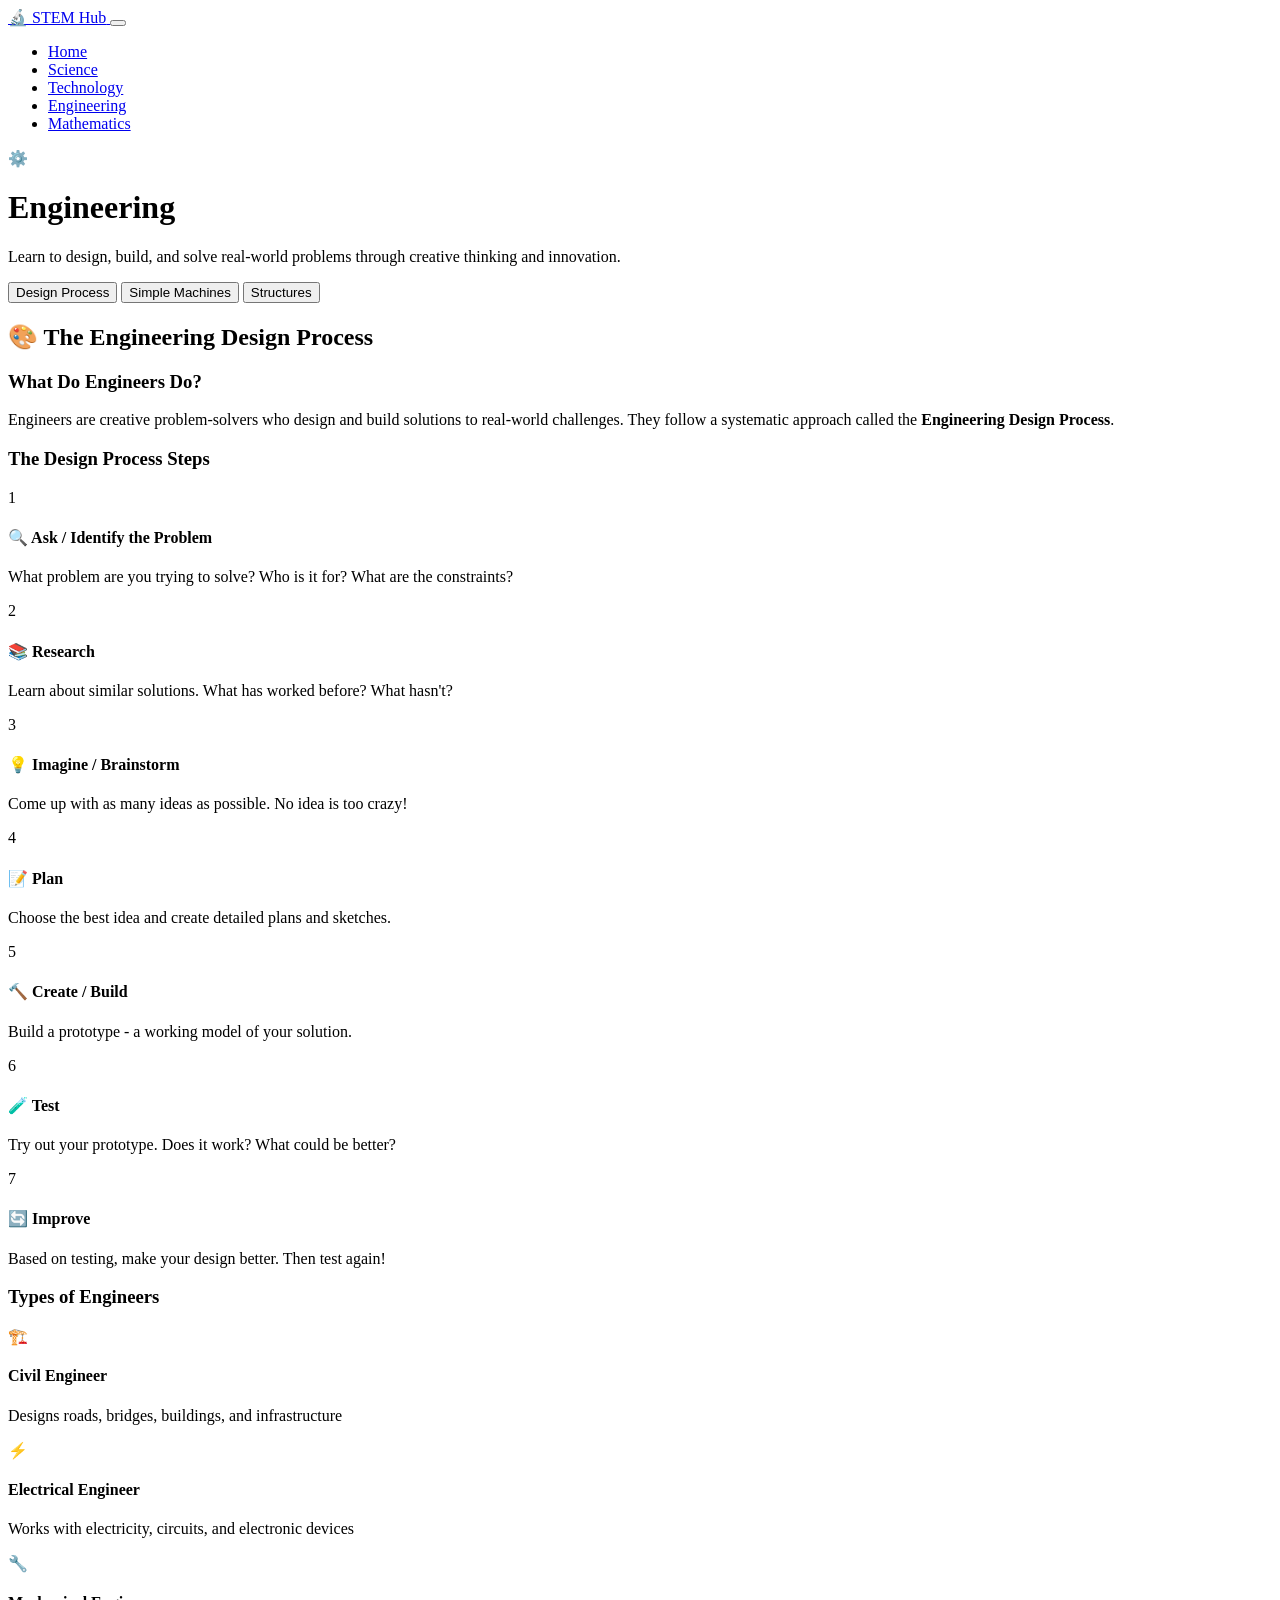
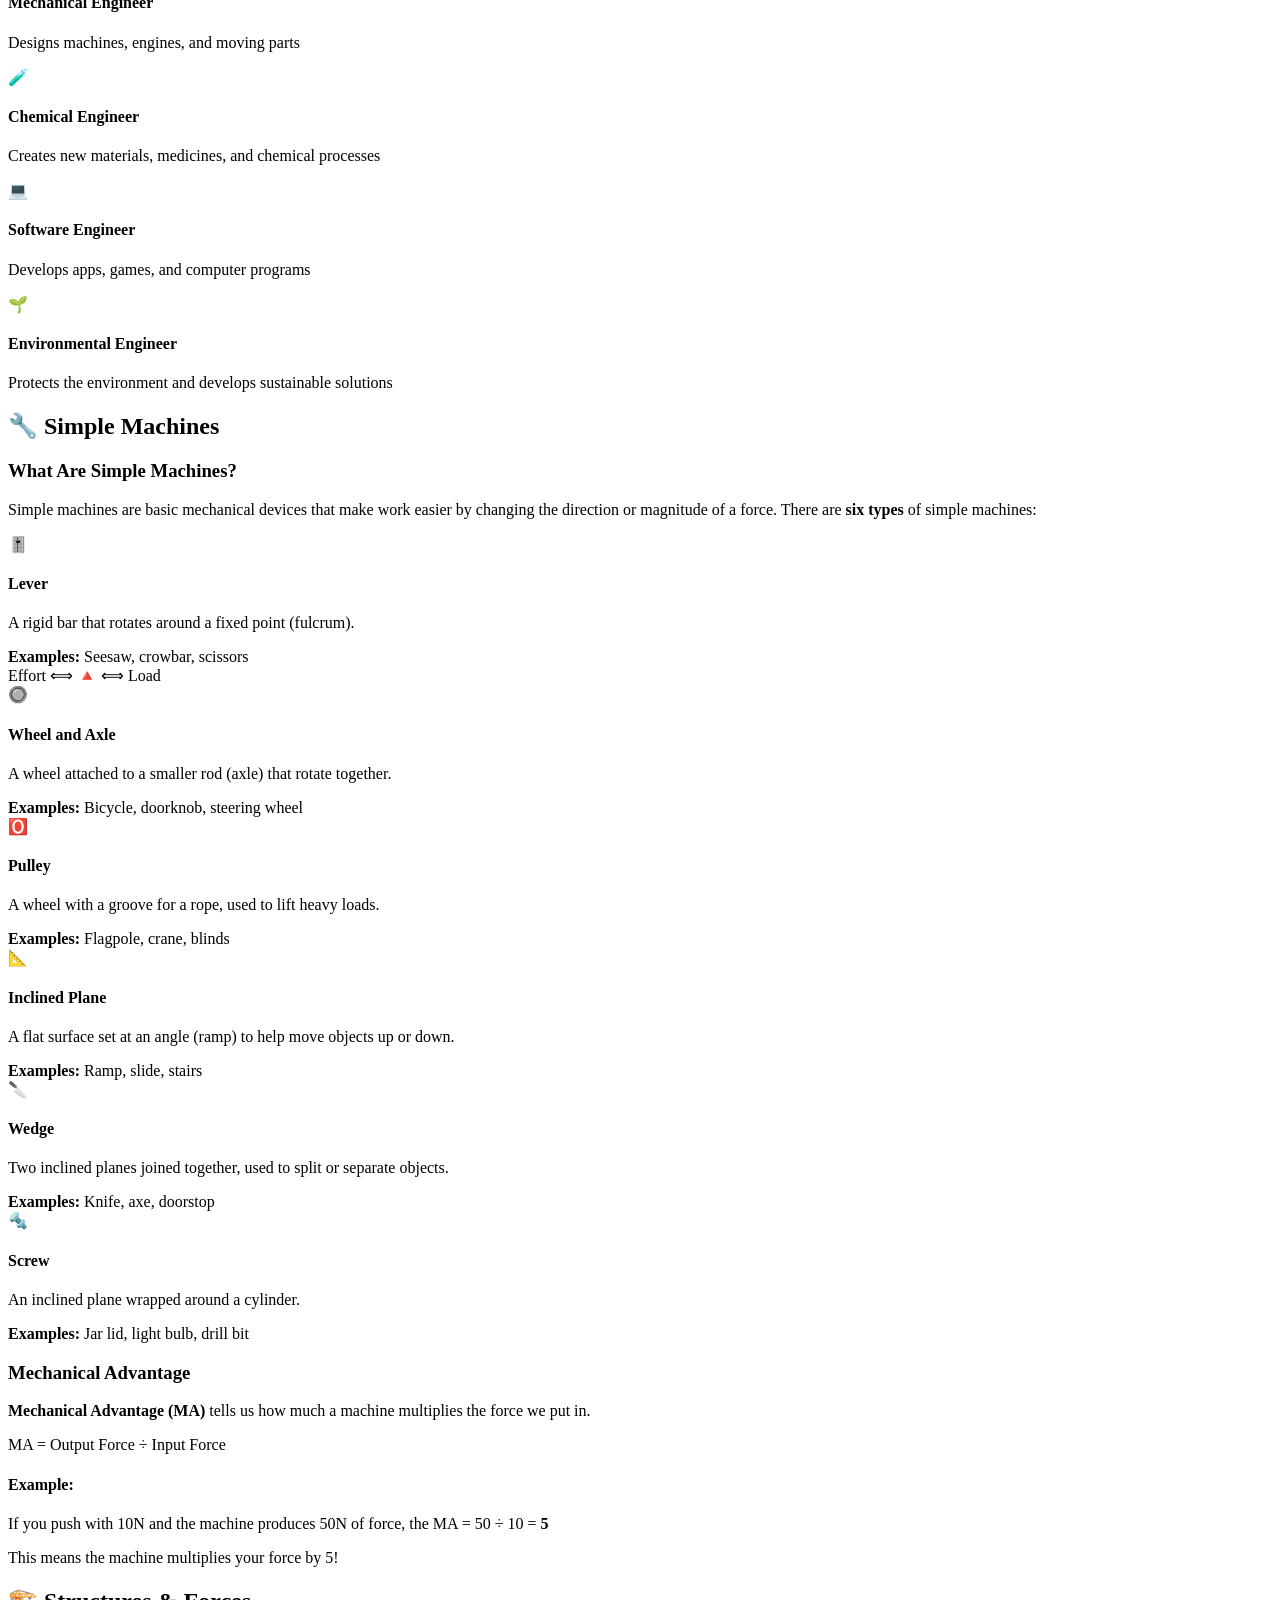
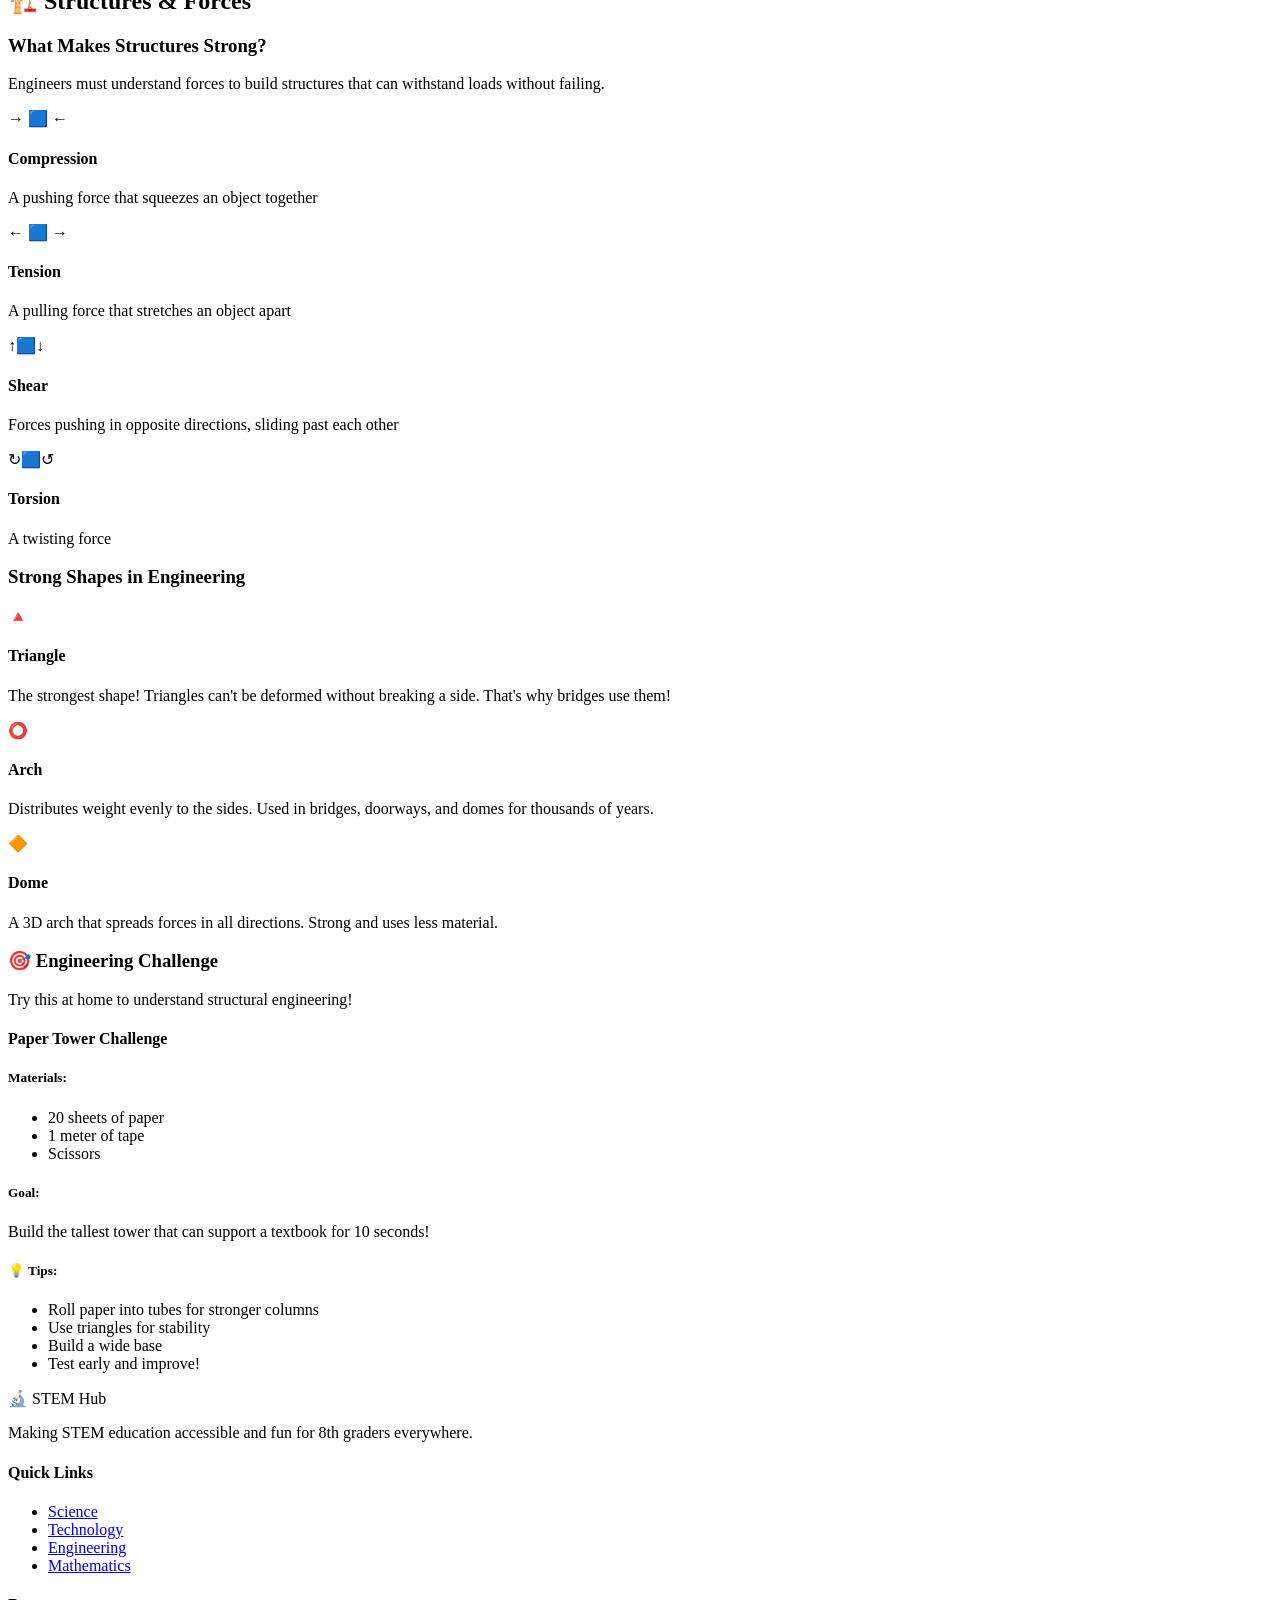
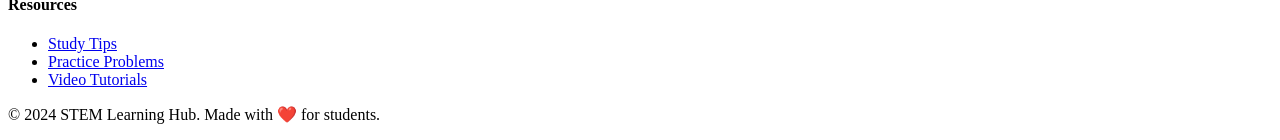
==== engineering.html @ d1b8f845 "Create engineering.html" ====
<!DOCTYPE html>
<html lang="en">
<head>
    <meta charset="UTF-8">
    <meta name="viewport" content="width=device-width, initial-scale=1.0">
    <title>Engineering | STEM Learning Hub</title>
    <link rel="stylesheet" href="css/styles.css">
    <link href="https://fonts.googleapis.com/css2?family=Inter:wght@300;400;500;600;700&display=swap" rel="stylesheet">
</head>
<body>
    <!-- Navigation -->
    <nav class="navbar">
        <div class="nav-container">
            <a href="index.html" class="logo">
                <span class="logo-icon">🔬</span>
                <span class="logo-text">STEM Hub</span>
            </a>
            <button class="nav-toggle" aria-label="Toggle navigation">
                <span></span>
                <span></span>
                <span></span>
            </button>
            <ul class="nav-menu">
                <li><a href="index.html" class="nav-link">Home</a></li>
                <li><a href="science.html" class="nav-link">Science</a></li>
                <li><a href="technology.html" class="nav-link">Technology</a></li>
                <li><a href="engineering.html" class="nav-link active">Engineering</a></li>
                <li><a href="mathematics.html" class="nav-link">Mathematics</a></li>
            </ul>
        </div>
    </nav>

    <!-- Page Header -->
    <header class="page-header engineering-header">
        <div class="container">
            <div class="page-header-content">
                <span class="page-icon">⚙️</span>
                <h1>Engineering</h1>
                <p>Learn to design, build, and solve real-world problems through creative thinking and innovation.</p>
            </div>
        </div>
    </header>

    <!-- Main Content -->
    <main class="main-content">
        <div class="container">
            <!-- Topic Navigation -->
            <div class="topic-nav">
                <button class="topic-btn active" data-topic="design">Design Process</button>
                <button class="topic-btn" data-topic="machines">Simple Machines</button>
                <button class="topic-btn" data-topic="structures">Structures</button>
            </div>

            <!-- Design Process Section -->
            <section id="design" class="topic-section active">
                <h2 class="topic-title">🎨 The Engineering Design Process</h2>
                
                <div class="lesson-card">
                    <h3>What Do Engineers Do?</h3>
                    <p>Engineers are creative problem-solvers who design and build solutions to real-world challenges. They follow a systematic approach called the <strong>Engineering Design Process</strong>.</p>
                </div>

                <div class="lesson-card">
                    <h3>The Design Process Steps</h3>
                    
                    <div class="design-process">
                        <div class="design-step">
                            <div class="step-circle">1</div>
                            <div class="step-content">
                                <h4>🔍 Ask / Identify the Problem</h4>
                                <p>What problem are you trying to solve? Who is it for? What are the constraints?</p>
                            </div>
                        </div>
                        <div class="design-step">
                            <div class="step-circle">2</div>
                            <div class="step-content">
                                <h4>📚 Research</h4>
                                <p>Learn about similar solutions. What has worked before? What hasn't?</p>
                            </div>
                        </div>
                        <div class="design-step">
                            <div class="step-circle">3</div>
                            <div class="step-content">
                                <h4>💡 Imagine / Brainstorm</h4>
                                <p>Come up with as many ideas as possible. No idea is too crazy!</p>
                            </div>
                        </div>
                        <div class="design-step">
                            <div class="step-circle">4</div>
                            <div class="step-content">
                                <h4>📝 Plan</h4>
                                <p>Choose the best idea and create detailed plans and sketches.</p>
                            </div>
                        </div>
                        <div class="design-step">
                            <div class="step-circle">5</div>
                            <div class="step-content">
                                <h4>🔨 Create / Build</h4>
                                <p>Build a prototype - a working model of your solution.</p>
                            </div>
                        </div>
                        <div class="design-step">
                            <div class="step-circle">6</div>
                            <div class="step-content">
                                <h4>🧪 Test</h4>
                                <p>Try out your prototype. Does it work? What could be better?</p>
                            </div>
                        </div>
                        <div class="design-step">
                            <div class="step-circle">7</div>
                            <div class="step-content">
                                <h4>🔄 Improve</h4>
                                <p>Based on testing, make your design better. Then test again!</p>
                            </div>
                        </div>
                    </div>
                </div>

                <div class="lesson-card">
                    <h3>Types of Engineers</h3>
                    
                    <div class="engineer-types">
                        <div class="engineer-card">
                            <div class="engineer-icon">🏗️</div>
                            <h4>Civil Engineer</h4>
                            <p>Designs roads, bridges, buildings, and infrastructure</p>
                        </div>
                        <div class="engineer-card">
                            <div class="engineer-icon">⚡</div>
                            <h4>Electrical Engineer</h4>
                            <p>Works with electricity, circuits, and electronic devices</p>
                        </div>
                        <div class="engineer-card">
                            <div class="engineer-icon">🔧</div>
                            <h4>Mechanical Engineer</h4>
                            <p>Designs machines, engines, and moving parts</p>
                        </div>
                        <div class="engineer-card">
                            <div class="engineer-icon">🧪</div>
                            <h4>Chemical Engineer</h4>
                            <p>Creates new materials, medicines, and chemical processes</p>
                        </div>
                        <div class="engineer-card">
                            <div class="engineer-icon">💻</div>
                            <h4>Software Engineer</h4>
                            <p>Develops apps, games, and computer programs</p>
                        </div>
                        <div class="engineer-card">
                            <div class="engineer-icon">🌱</div>
                            <h4>Environmental Engineer</h4>
                            <p>Protects the environment and develops sustainable solutions</p>
                        </div>
                    </div>
                </div>
            </section>

            <!-- Simple Machines Section -->
            <section id="machines" class="topic-section">
                <h2 class="topic-title">🔧 Simple Machines</h2>
                
                <div class="lesson-card">
                    <h3>What Are Simple Machines?</h3>
                    <p>Simple machines are basic mechanical devices that make work easier by changing the direction or magnitude of a force. There are <strong>six types</strong> of simple machines:</p>
                </div>

                <div class="machines-grid">
                    <div class="machine-card">
                        <div class="machine-icon">🎚️</div>
                        <h4>Lever</h4>
                        <p>A rigid bar that rotates around a fixed point (fulcrum).</p>
                        <div class="machine-example">
                            <strong>Examples:</strong> Seesaw, crowbar, scissors
                        </div>
                        <div class="machine-diagram">
                            <span>Effort</span> ⟺ 🔺 ⟺ <span>Load</span>
                        </div>
                    </div>

                    <div class="machine-card">
                        <div class="machine-icon">🔘</div>
                        <h4>Wheel and Axle</h4>
                        <p>A wheel attached to a smaller rod (axle) that rotate together.</p>
                        <div class="machine-example">
                            <strong>Examples:</strong> Bicycle, doorknob, steering wheel
                        </div>
                    </div>

                    <div class="machine-card">
                        <div class="machine-icon">🅾️</div>
                        <h4>Pulley</h4>
                        <p>A wheel with a groove for a rope, used to lift heavy loads.</p>
                        <div class="machine-example">
                            <strong>Examples:</strong> Flagpole, crane, blinds
                        </div>
                    </div>

                    <div class="machine-card">
                        <div class="machine-icon">📐</div>
                        <h4>Inclined Plane</h4>
                        <p>A flat surface set at an angle (ramp) to help move objects up or down.</p>
                        <div class="machine-example">
                            <strong>Examples:</strong> Ramp, slide, stairs
                        </div>
                    </div>

                    <div class="machine-card">
                        <div class="machine-icon">🔪</div>
                        <h4>Wedge</h4>
                        <p>Two inclined planes joined together, used to split or separate objects.</p>
                        <div class="machine-example">
                            <strong>Examples:</strong> Knife, axe, doorstop
                        </div>
                    </div>

                    <div class="machine-card">
                        <div class="machine-icon">🔩</div>
                        <h4>Screw</h4>
                        <p>An inclined plane wrapped around a cylinder.</p>
                        <div class="machine-example">
                            <strong>Examples:</strong> Jar lid, light bulb, drill bit
                        </div>
                    </div>
                </div>

                <div class="lesson-card">
                    <h3>Mechanical Advantage</h3>
                    <p><strong>Mechanical Advantage (MA)</strong> tells us how much a machine multiplies the force we put in.</p>
                    
                    <div class="formula-box">
                        <span class="formula">MA = Output Force ÷ Input Force</span>
                    </div>
                    
                    <div class="example-box">
                        <h4>Example:</h4>
                        <p>If you push with 10N and the machine produces 50N of force, the MA = 50 ÷ 10 = <strong>5</strong></p>
                        <p>This means the machine multiplies your force by 5!</p>
                    </div>
                </div>
            </section>

            <!-- Structures Section -->
            <section id="structures" class="topic-section">
                <h2 class="topic-title">🏗️ Structures & Forces</h2>
                
                <div class="lesson-card">
                    <h3>What Makes Structures Strong?</h3>
                    <p>Engineers must understand forces to build structures that can withstand loads without failing.</p>
                    
                    <div class="forces-grid">
                        <div class="force-card">
                            <div class="force-visual compression">→ 🟦 ←</div>
                            <h4>Compression</h4>
                            <p>A pushing force that squeezes an object together</p>
                        </div>
                        <div class="force-card">
                            <div class="force-visual tension">← 🟦 →</div>
                            <h4>Tension</h4>
                            <p>A pulling force that stretches an object apart</p>
                        </div>
                        <div class="force-card">
                            <div class="force-visual shear">↑🟦↓</div>
                            <h4>Shear</h4>
                            <p>Forces pushing in opposite directions, sliding past each other</p>
                        </div>
                        <div class="force-card">
                            <div class="force-visual torsion">↻🟦↺</div>
                            <h4>Torsion</h4>
                            <p>A twisting force</p>
                        </div>
                    </div>
                </div>

                <div class="lesson-card">
                    <h3>Strong Shapes in Engineering</h3>
                    
                    <div class="shapes-showcase">
                        <div class="shape-card">
                            <div class="shape-icon">🔺</div>
                            <h4>Triangle</h4>
                            <p>The strongest shape! Triangles can't be deformed without breaking a side. That's why bridges use them!</p>
                        </div>
                        <div class="shape-card">
                            <div class="shape-icon">⭕</div>
                            <h4>Arch</h4>
                            <p>Distributes weight evenly to the sides. Used in bridges, doorways, and domes for thousands of years.</p>
                        </div>
                        <div class="shape-card">
                            <div class="shape-icon">🔶</div>
                            <h4>Dome</h4>
                            <p>A 3D arch that spreads forces in all directions. Strong and uses less material.</p>
                        </div>
                    </div>
                </div>

                <div class="lesson-card project-card">
                    <h3>🎯 Engineering Challenge</h3>
                    <p>Try this at home to understand structural engineering!</p>
                    
                    <div class="challenge-content">
                        <h4>Paper Tower Challenge</h4>
                        <div class="challenge-details">
                            <div class="challenge-materials">
                                <h5>Materials:</h5>
                                <ul>
                                    <li>20 sheets of paper</li>
                                    <li>1 meter of tape</li>
                                    <li>Scissors</li>
                                </ul>
                            </div>
                            <div class="challenge-goal">
                                <h5>Goal:</h5>
                                <p>Build the tallest tower that can support a textbook for 10 seconds!</p>
                            </div>
                        </div>
                        <div class="challenge-tips">
                            <h5>💡 Tips:</h5>
                            <ul>
                                <li>Roll paper into tubes for stronger columns</li>
                                <li>Use triangles for stability</li>
                                <li>Build a wide base</li>
                                <li>Test early and improve!</li>
                            </ul>
                        </div>
                    </div>
                </div>
            </section>
        </div>
    </main>

    <!-- Footer -->
    <footer class="footer">
        <div class="container">
            <div class="footer-content">
                <div class="footer-brand">
                    <span class="logo-icon">🔬</span>
                    <span class="logo-text">STEM Hub</span>
                    <p>Making STEM education accessible and fun for 8th graders everywhere.</p>
                </div>
                <div class="footer-links">
                    <h4>Quick Links</h4>
                    <ul>
                        <li><a href="science.html">Science</a></li>
                        <li><a href="technology.html">Technology</a></li>
                        <li><a href="engineering.html">Engineering</a></li>
                        <li><a href="mathematics.html">Mathematics</a></li>
                    </ul>
                </div>
                <div class="footer-contact">
                    <h4>Resources</h4>
                    <ul>
                        <li><a href="#">Study Tips</a></li>
                        <li><a href="#">Practice Problems</a></li>
                        <li><a href="#">Video Tutorials</a></li>
                    </ul>
                </div>
            </div>
            <div class="footer-bottom">
                <p>&copy; 2024 STEM Learning Hub. Made with ❤️ for students.</p>
            </div>
        </div>
    </footer>

    <script src="js/script.js"></script>
</body>
</html>
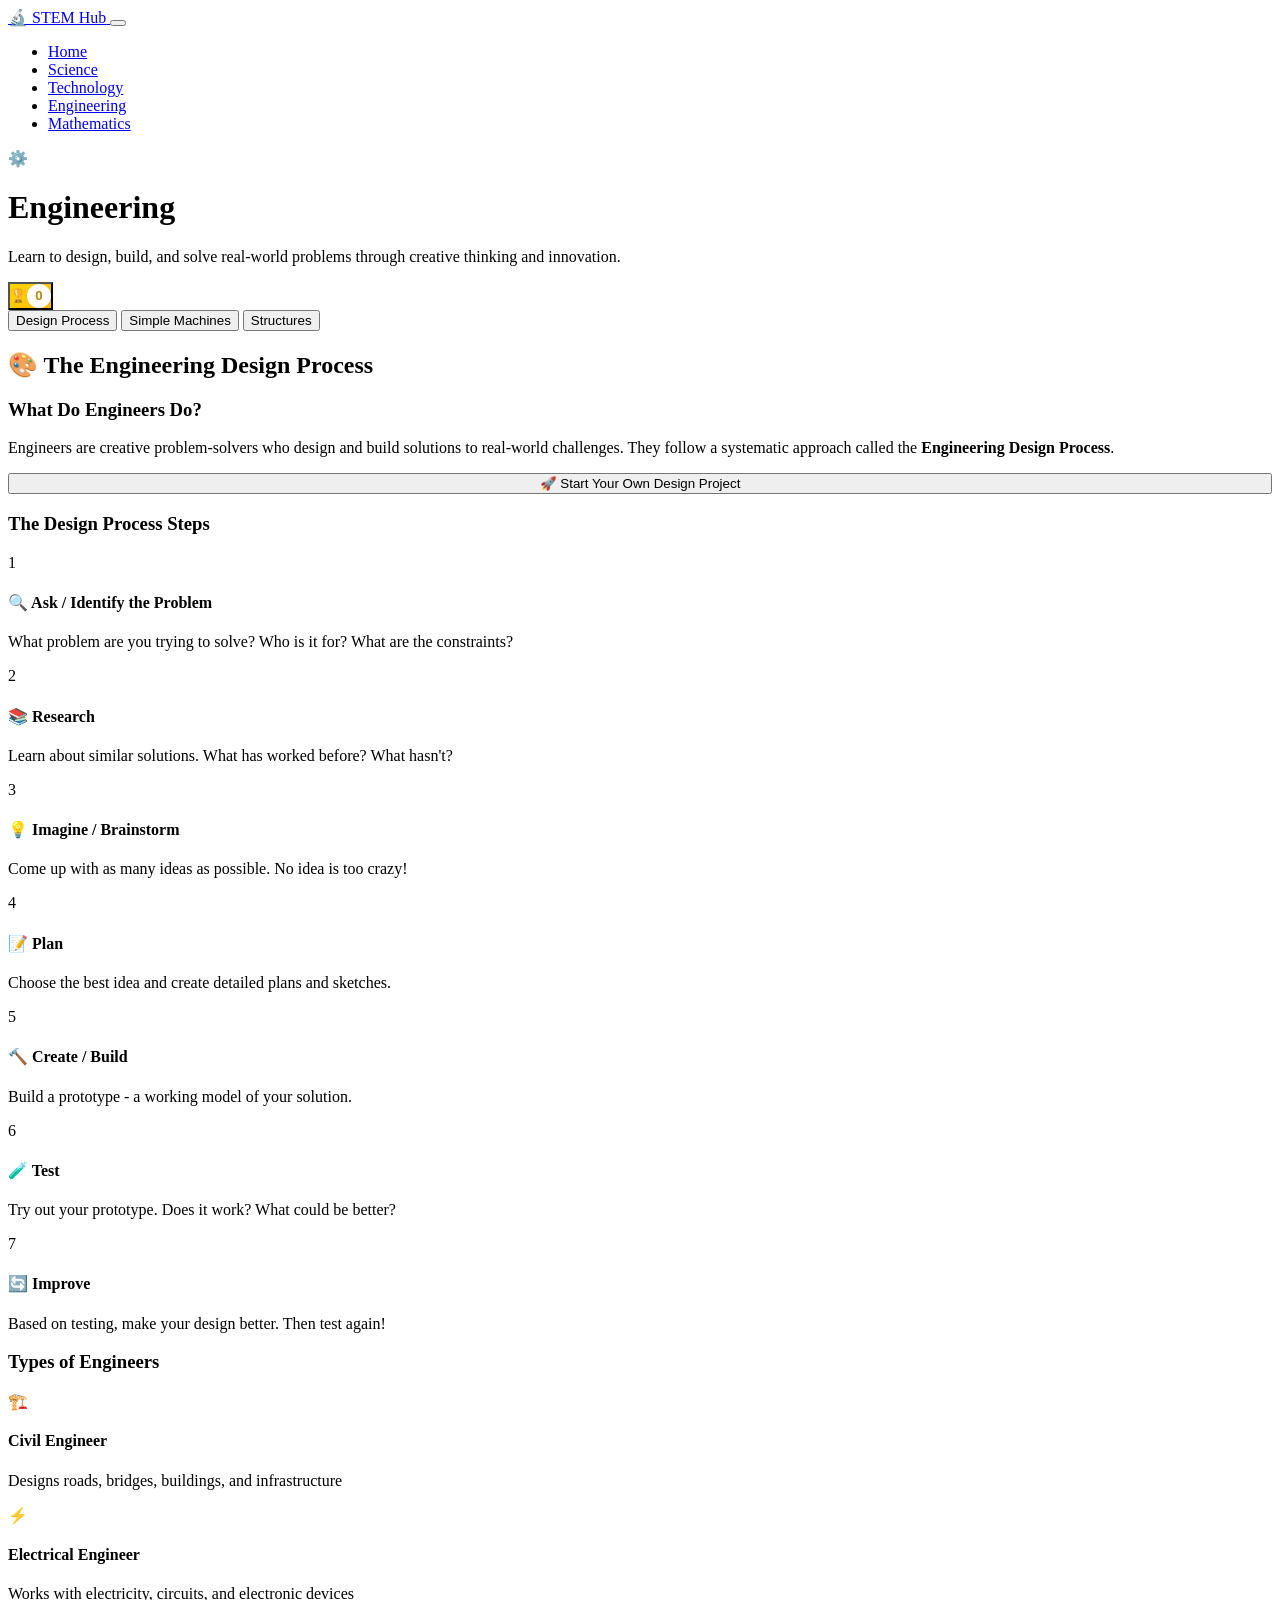
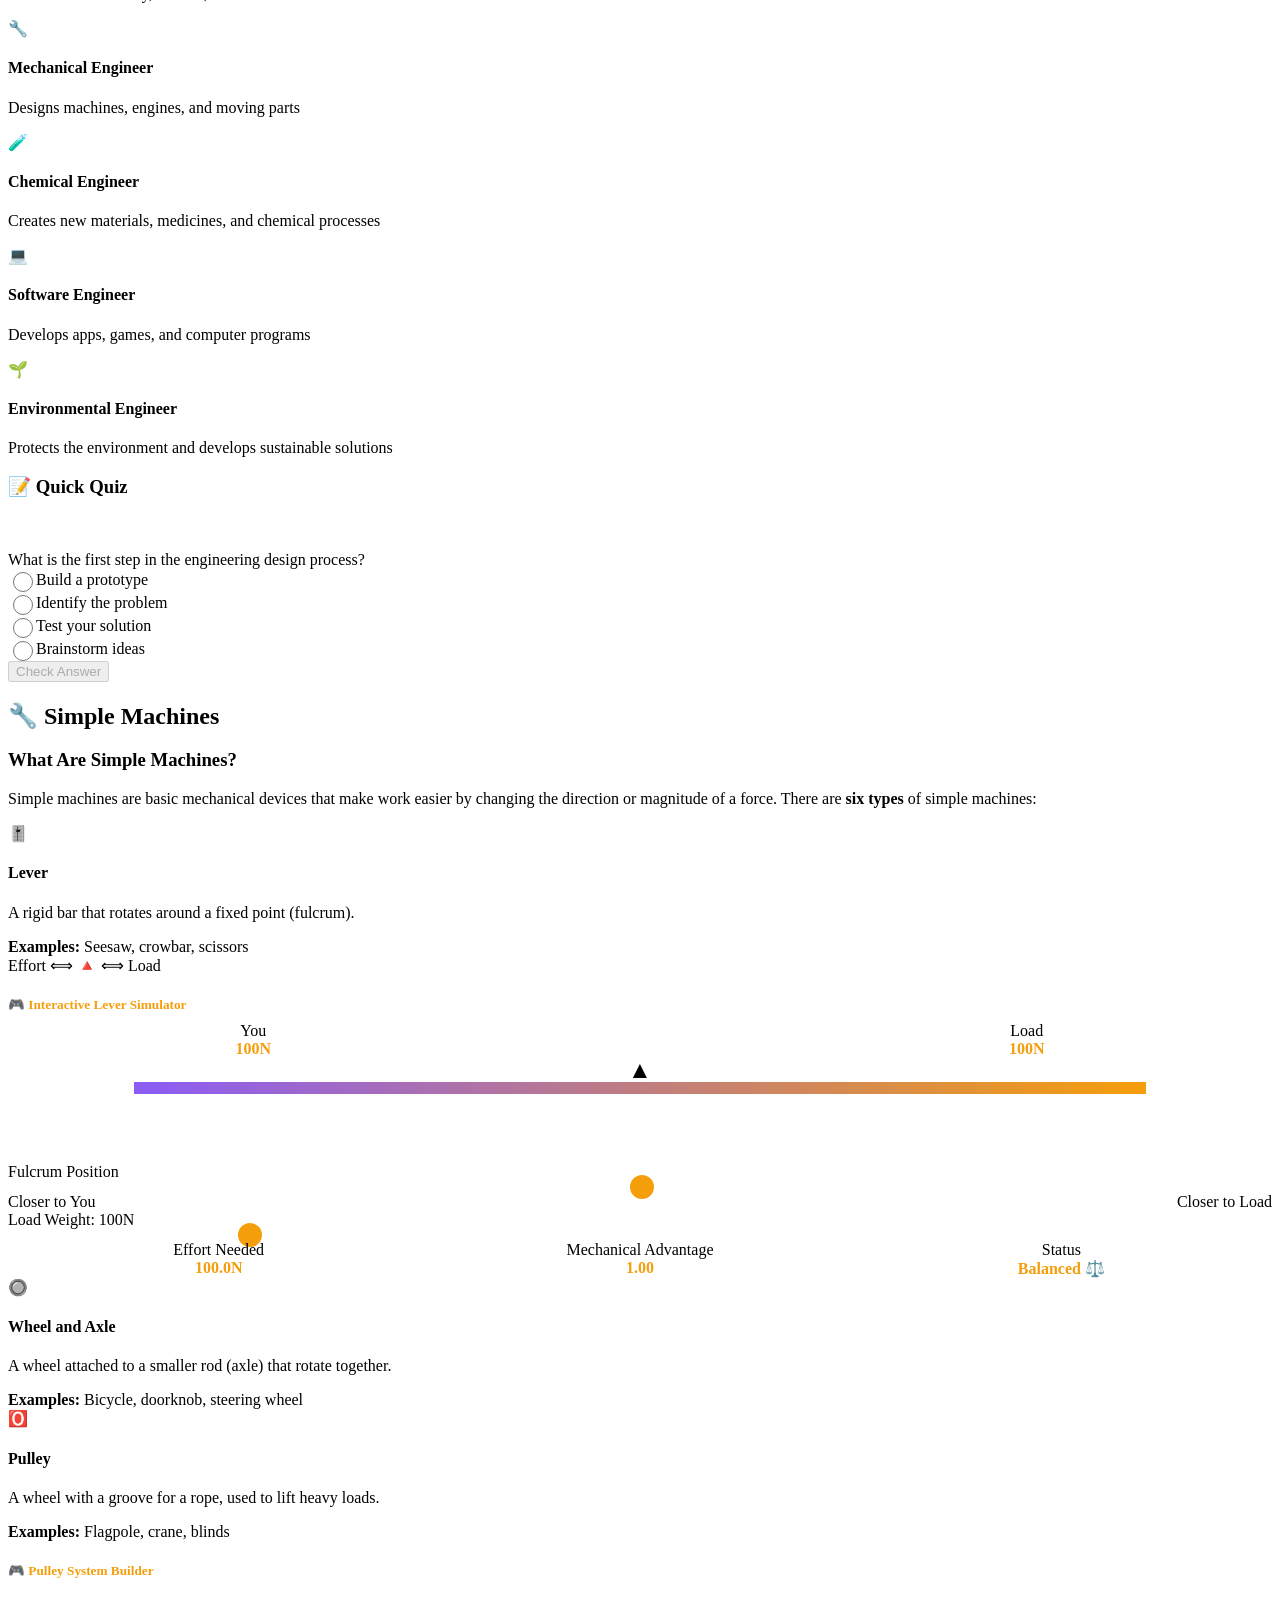
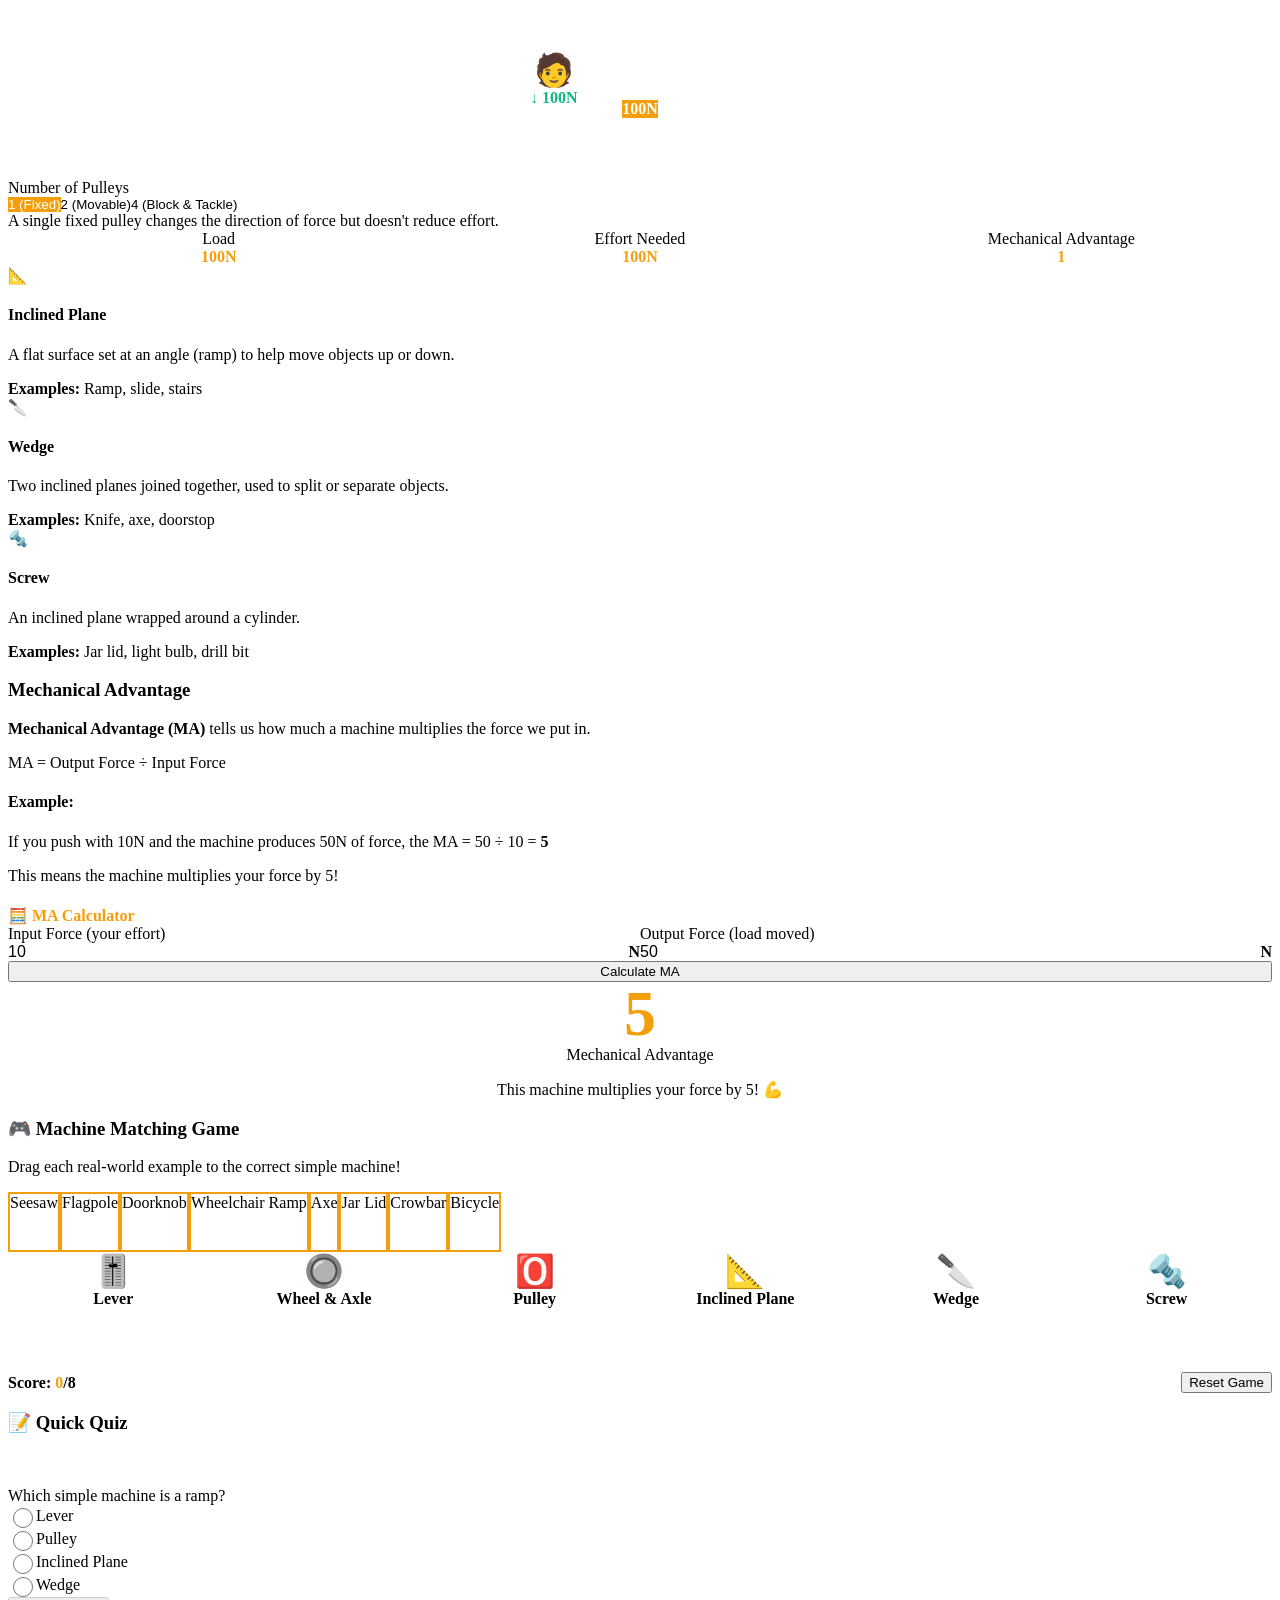
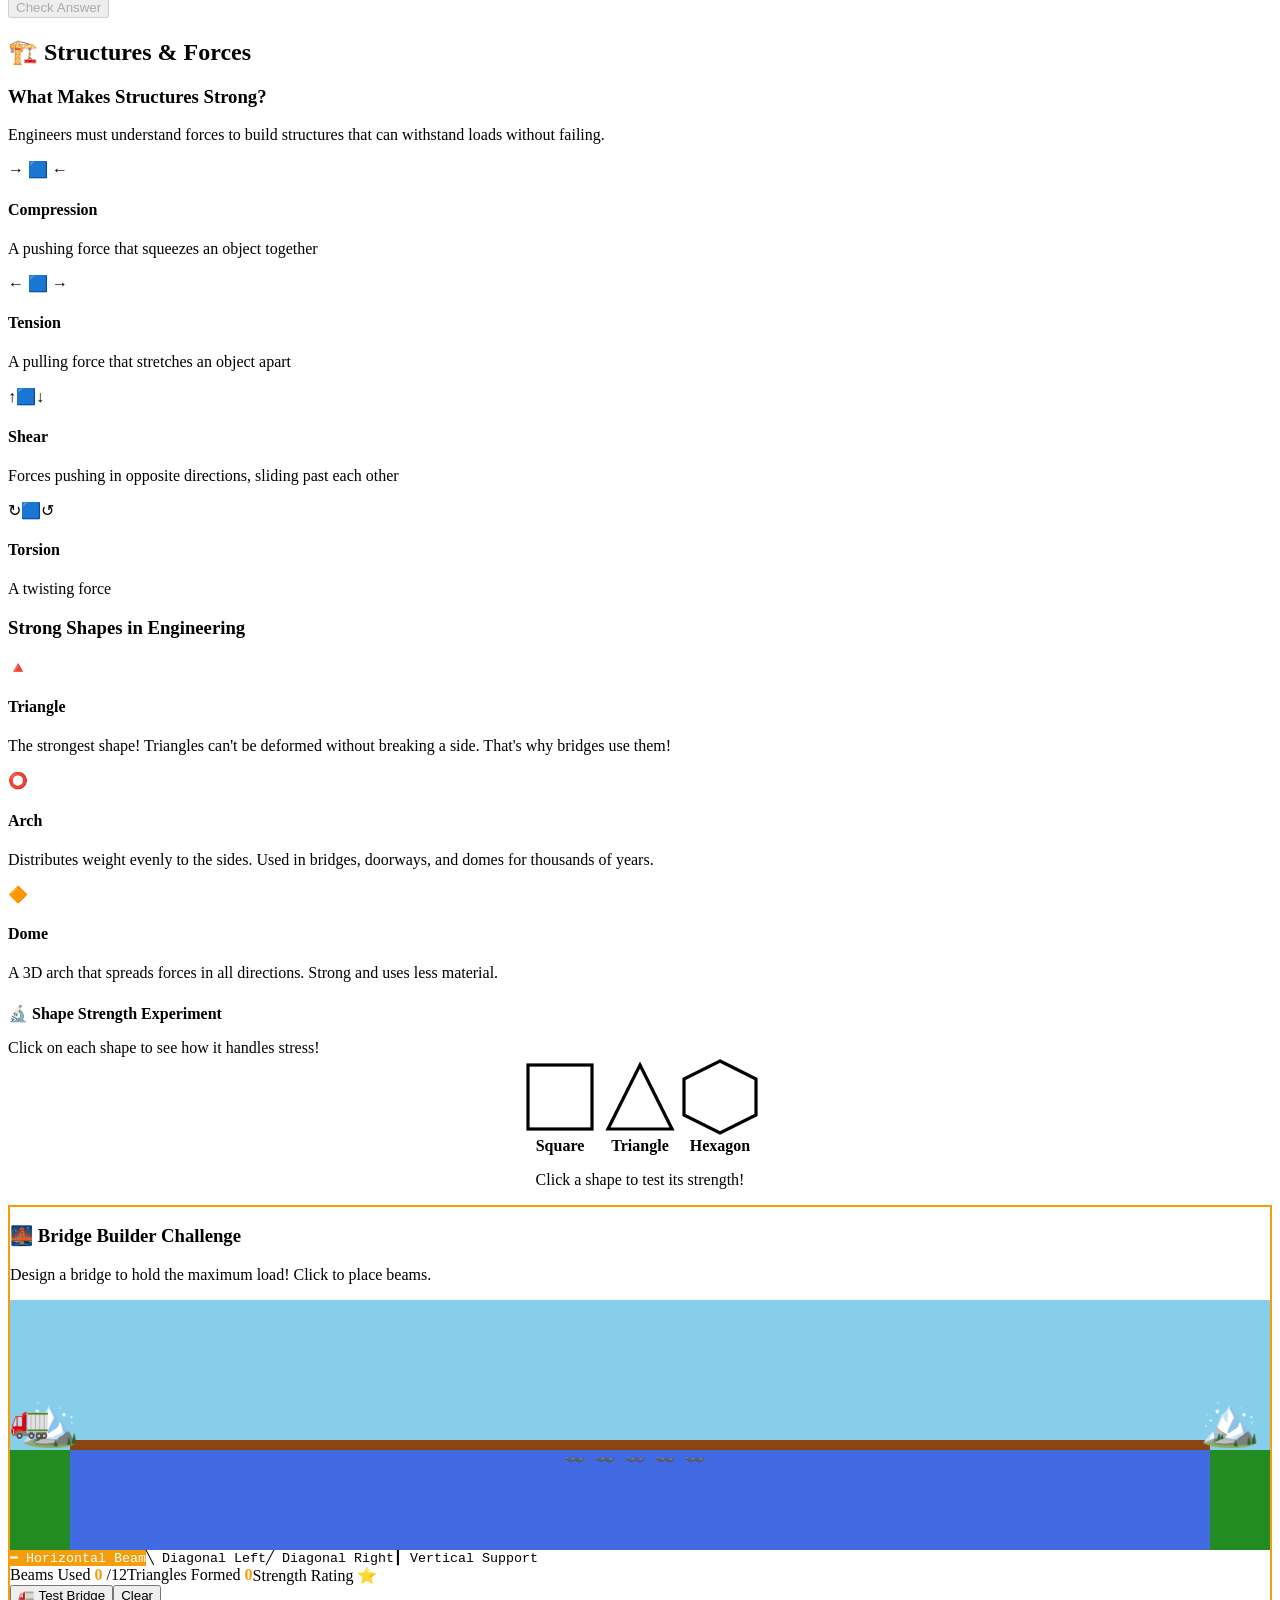
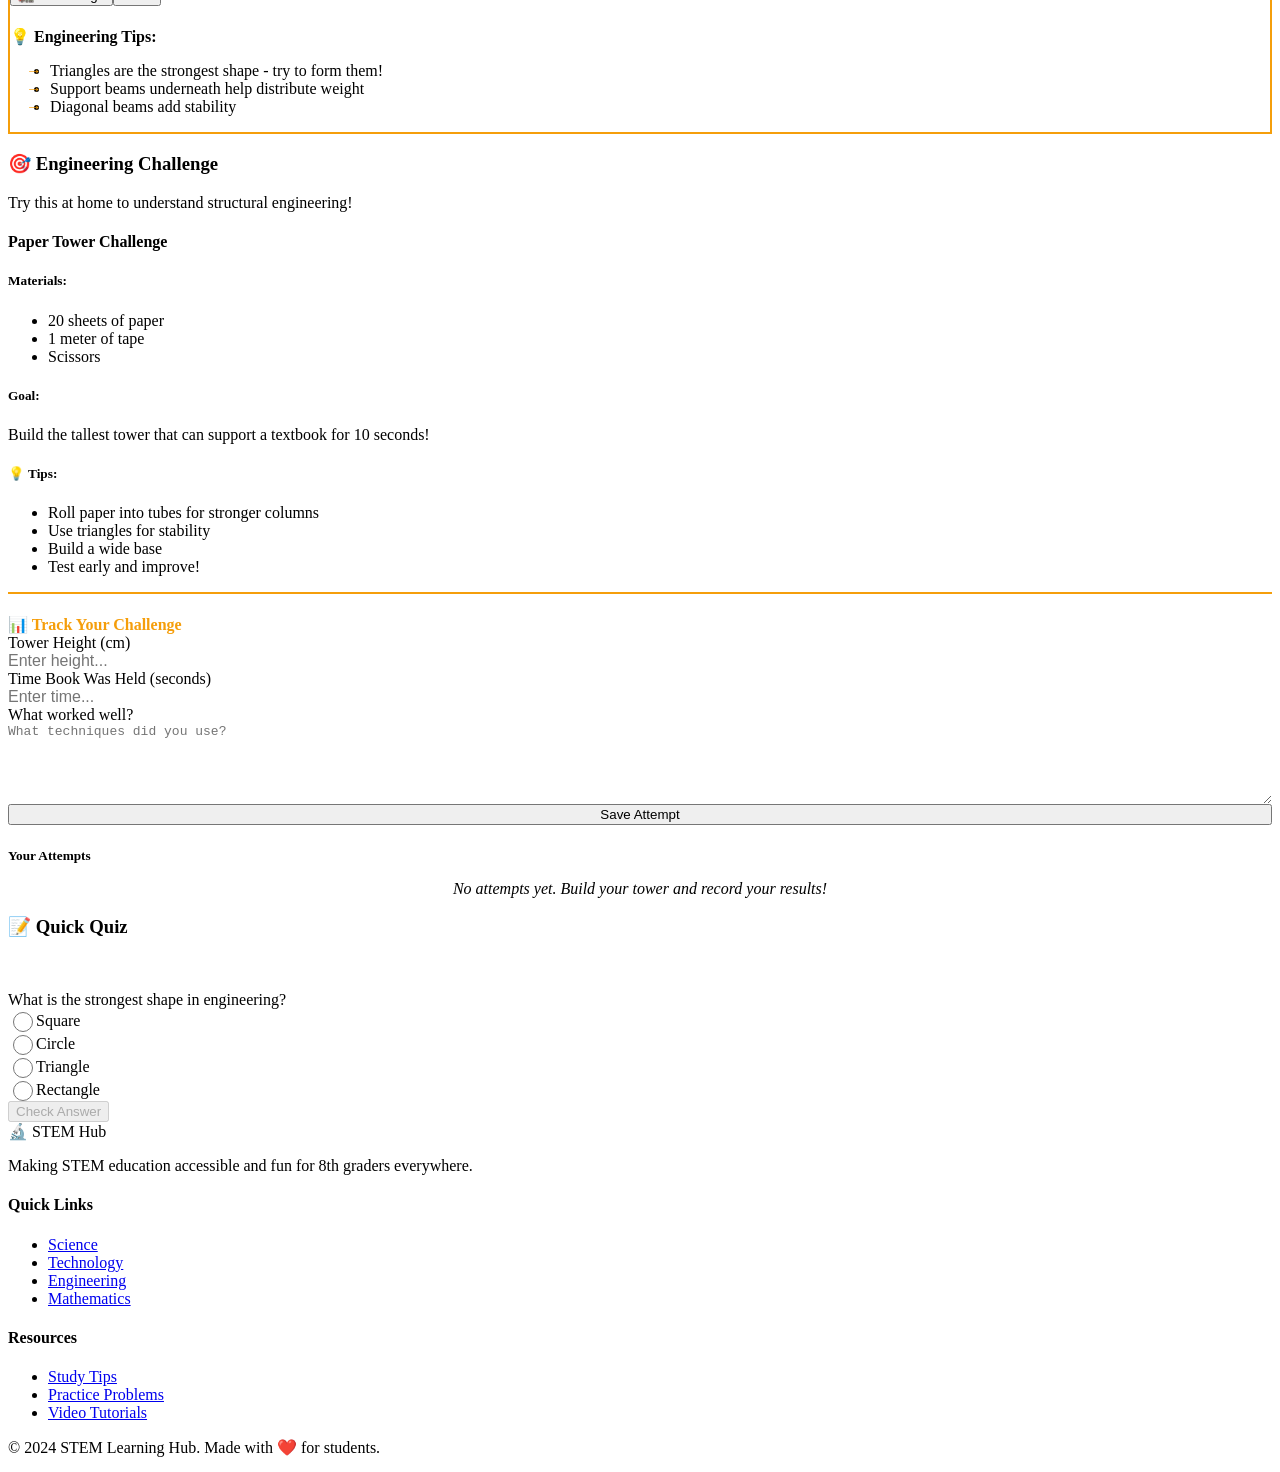
==== commit 4f91dce5: "Update engineering.html" ====
--- a/engineering.html
+++ b/engineering.html
@@ -4,7 +4,7 @@
     <meta charset="UTF-8">
     <meta name="viewport" content="width=device-width, initial-scale=1.0">
     <title>Engineering | STEM Learning Hub</title>
-    <link rel="stylesheet" href="css/styles.css">
+    <link rel="stylesheet" href="css/engineering.css">
     <link href="https://fonts.googleapis.com/css2?family=Inter:wght@300;400;500;600;700&display=swap" rel="stylesheet">
 </head>
 <body>
@@ -360,6 +360,6 @@
         </div>
     </footer>
 
-    <script src="js/script.js"></script>
+    <script src="js/engineering.js"></script>
 </body>
 </html>
--- a/css/engineering.css
+++ b/css/engineering.css
@@ -0,0 +1,1817 @@
+/**
+ * STEM Learning Hub - Engineering Page Styles
+ * Interactive and engaging design for 8th graders
+ */
+
+/* =========================================
+   Engineering Page Variables
+   ========================================= */
+:root {
+    --engineering-color: #f59e0b;
+    --engineering-light: rgba(245, 158, 11, 0.1);
+    --engineering-dark: #d97706;
+    --success-color: #10b981;
+    --error-color: #ef4444;
+    --warning-color: #f59e0b;
+}
+
+/* =========================================
+   Animations
+   ========================================= */
+@keyframes slideIn {
+    from {
+        opacity: 0;
+        transform: translateY(20px);
+    }
+    to {
+        opacity: 1;
+        transform: translateY(0);
+    }
+}
+
+@keyframes expandIn {
+    from {
+        opacity: 0;
+        max-height: 0;
+        padding: 0;
+    }
+    to {
+        opacity: 1;
+        max-height: 500px;
+        padding: var(--spacing-md);
+    }
+}
+
+@keyframes pulse {
+    0%, 100% { transform: scale(1); }
+    50% { transform: scale(1.1); }
+}
+
+@keyframes compress {
+    0%, 100% { transform: scaleX(1); }
+    50% { transform: scaleX(0.7); }
+}
+
+@keyframes stretch {
+    0%, 100% { transform: scaleX(1); }
+    50% { transform: scaleX(1.3); }
+}
+
+@keyframes shear {
+    0%, 100% { transform: skewX(0deg); }
+    50% { transform: skewX(15deg); }
+}
+
+@keyframes twist {
+    0%, 100% { transform: rotate(0deg); }
+    25% { transform: rotate(10deg); }
+    75% { transform: rotate(-10deg); }
+}
+
+@keyframes applyForce {
+    0% { transform: scale(1); }
+    50% { transform: scale(0.9) translateY(10px); }
+    100% { transform: scale(1); }
+}
+
+@keyframes bridgeFall {
+    to {
+        transform: translateY(50px) rotate(30deg);
+        opacity: 0;
+    }
+}
+
+@keyframes float {
+    0%, 100% { transform: translateY(0); }
+    50% { transform: translateY(-10px); }
+}
+
+/* =========================================
+   Design Process Interactive Steps
+   ========================================= */
+.design-step {
+    cursor: pointer;
+    transition: all var(--transition-base);
+}
+
+.design-step:hover {
+    transform: translateX(5px);
+}
+
+.design-step:focus {
+    outline: 2px solid var(--engineering-color);
+    outline-offset: 4px;
+}
+
+.design-step.expanded .step-circle {
+    transform: scale(1.2);
+    box-shadow: 0 0 0 4px var(--engineering-light);
+}
+
+.step-details {
+    margin-top: var(--spacing-md);
+    overflow: hidden;
+}
+
+.detail-content {
+    background: var(--bg-tertiary);
+    padding: var(--spacing-md);
+    border-radius: var(--radius-md);
+    border-left: 4px solid var(--engineering-color);
+}
+
+.detail-content h5 {
+    color: var(--engineering-color);
+    margin-bottom: var(--spacing-sm);
+}
+
+.detail-content ul {
+    margin-left: var(--spacing-lg);
+    margin-bottom: var(--spacing-md);
+}
+
+.detail-content li {
+    position: relative;
+    padding: var(--spacing-xs) 0;
+    color: var(--text-secondary);
+}
+
+.detail-content li::before {
+    content: '→';
+    position: absolute;
+    left: -1.5rem;
+    color: var(--engineering-color);
+}
+
+.detail-activity {
+    display: flex;
+    align-items: flex-start;
+    gap: var(--spacing-sm);
+    background: var(--bg-primary);
+    padding: var(--spacing-sm) var(--spacing-md);
+    border-radius: var(--radius-sm);
+    margin-top: var(--spacing-sm);
+}
+
+.activity-icon {
+    font-size: 1.25rem;
+}
+
+.activity-text {
+    font-size: var(--font-size-sm);
+    color: var(--text-secondary);
+    font-style: italic;
+}
+
+/* Start Project Button */
+.start-project-btn {
+    margin-top: var(--spacing-lg);
+    width: 100%;
+}
+
+/* =========================================
+   Project Form Modal
+   ========================================= */
+.project-form-modal {
+    position: fixed;
+    top: 0;
+    left: 0;
+    right: 0;
+    bottom: 0;
+    background: rgba(0, 0, 0, 0.5);
+    display: flex;
+    align-items: center;
+    justify-content: center;
+    z-index: 2000;
+    opacity: 0;
+    visibility: hidden;
+    transition: all var(--transition-base);
+    padding: var(--spacing-md);
+}
+
+.project-form-modal.active {
+    opacity: 1;
+    visibility: visible;
+}
+
+.project-form-content {
+    background: var(--bg-primary);
+    border-radius: var(--radius-xl);
+    padding: var(--spacing-xl);
+    max-width: 600px;
+    width: 100%;
+    max-height: 90vh;
+    overflow-y: auto;
+    position: relative;
+    transform: translateY(20px);
+    transition: transform var(--transition-base);
+}
+
+.project-form-modal.active .project-form-content {
+    transform: translateY(0);
+}
+
+.close-modal {
+    position: absolute;
+    top: var(--spacing-md);
+    right: var(--spacing-md);
+    font-size: 1.5rem;
+    background: none;
+    border: none;
+    cursor: pointer;
+    color: var(--text-secondary);
+    transition: color var(--transition-fast);
+}
+
+.close-modal:hover {
+    color: var(--text-primary);
+}
+
+.form-step {
+    display: none;
+}
+
+.form-step.active {
+    display: block;
+    animation: slideIn 0.3s ease;
+}
+
+.form-step h4 {
+    color: var(--engineering-color);
+    margin-bottom: var(--spacing-md);
+}
+
+.form-step label {
+    display: block;
+    font-weight: 500;
+    margin-bottom: var(--spacing-xs);
+    margin-top: var(--spacing-md);
+}
+
+.form-step input,
+.form-step textarea,
+.form-step select {
+    width: 100%;
+    padding: var(--spacing-md);
+    border: 2px solid var(--border-color);
+    border-radius: var(--radius-md);
+    font-size: var(--font-size-base);
+    transition: border-color var(--transition-fast);
+}
+
+.form-step input:focus,
+.form-step textarea:focus,
+.form-step select:focus {
+    outline: none;
+    border-color: var(--engineering-color);
+}
+
+.form-step input.error,
+.form-step textarea.error {
+    border-color: var(--error-color);
+    animation: shake 0.3s ease;
+}
+
+@keyframes shake {
+    0%, 100% { transform: translateX(0); }
+    25% { transform: translateX(-5px); }
+    75% { transform: translateX(5px); }
+}
+
+.form-step textarea {
+    min-height: 100px;
+    resize: vertical;
+}
+
+.idea-input {
+    margin-bottom: var(--spacing-sm);
+}
+
+.add-idea-btn {
+    margin-top: var(--spacing-sm);
+}
+
+.form-progress {
+    margin: var(--spacing-xl) 0 var(--spacing-md);
+}
+
+.progress-bar {
+    height: 8px;
+    background: var(--bg-tertiary);
+    border-radius: var(--radius-full);
+    overflow: hidden;
+}
+
+.progress-fill {
+    height: 100%;
+    background: linear-gradient(90deg, var(--engineering-color), var(--engineering-dark));
+    border-radius: var(--radius-full);
+    transition: width var(--transition-base);
+}
+
+.progress-text {
+    display: block;
+    text-align: center;
+    font-size: var(--font-size-sm);
+    color: var(--text-secondary);
+    margin-top: var(--spacing-sm);
+}
+
+.form-navigation {
+    display: flex;
+    gap: var(--spacing-md);
+    justify-content: space-between;
+}
+
+.form-navigation button {
+    flex: 1;
+}
+
+/* Project Success */
+.project-success {
+    text-align: center;
+    padding: var(--spacing-xl);
+}
+
+.success-icon {
+    font-size: 4rem;
+    margin-bottom: var(--spacing-md);
+    animation: pulse 0.5s ease;
+}
+
+.project-success h3 {
+    color: var(--success-color);
+    margin-bottom: var(--spacing-md);
+}
+
+.project-summary {
+    background: var(--bg-secondary);
+    padding: var(--spacing-lg);
+    border-radius: var(--radius-lg);
+    text-align: left;
+    margin: var(--spacing-lg) 0;
+}
+
+.project-summary h4 {
+    margin-bottom: var(--spacing-sm);
+}
+
+.next-step-prompt {
+    color: var(--text-secondary);
+    margin-bottom: var(--spacing-lg);
+}
+
+/* =========================================
+   Engineer Cards Interactive
+   ========================================= */
+.engineer-card {
+    cursor: pointer;
+    position: relative;
+}
+
+.engineer-card:hover {
+    transform: translateY(-8px);
+    box-shadow: var(--shadow-lg);
+}
+
+.engineer-card.active {
+    z-index: 10;
+}
+
+.engineer-expanded {
+    position: absolute;
+    top: 100%;
+    left: 50%;
+    transform: translateX(-50%);
+    width: 300px;
+    background: var(--bg-primary);
+    border-radius: var(--radius-lg);
+    padding: var(--spacing-lg);
+    box-shadow: var(--shadow-lg);
+    z-index: 100;
+    opacity: 0;
+    visibility: hidden;
+    transition: all var(--transition-base);
+    margin-top: var(--spacing-sm);
+}
+
+.engineer-expanded.active {
+    opacity: 1;
+    visibility: visible;
+}
+
+.engineer-expanded::before {
+    content: '';
+    position: absolute;
+    top: -8px;
+    left: 50%;
+    transform: translateX(-50%);
+    border-left: 8px solid transparent;
+    border-right: 8px solid transparent;
+    border-bottom: 8px solid var(--bg-primary);
+}
+
+.engineer-detail-grid {
+    display: grid;
+    gap: var(--spacing-md);
+}
+
+.detail-section h5 {
+    font-size: var(--font-size-sm);
+    color: var(--text-secondary);
+    margin-bottom: var(--spacing-xs);
+}
+
+.detail-section p {
+    font-size: var(--font-size-sm);
+    margin: 0;
+}
+
+.detail-section.full-width {
+    grid-column: 1 / -1;
+}
+
+.skill-tags {
+    display: flex;
+    flex-wrap: wrap;
+    gap: var(--spacing-xs);
+}
+
+.skill-tag {
+    background: var(--engineering-light);
+    color: var(--engineering-dark);
+    padding: 2px 8px;
+    border-radius: var(--radius-full);
+    font-size: var(--font-size-sm);
+}
+
+/* =========================================
+   Lever Simulator
+   ========================================= */
+.lever-simulator {
+    margin-top: var(--spacing-xl);
+    padding-top: var(--spacing-lg);
+    border-top: 2px dashed var(--border-color);
+}
+
+.lever-simulator h5 {
+    color: var(--engineering-color);
+    margin-bottom: var(--spacing-lg);
+}
+
+.lever-container {
+    background: var(--bg-secondary);
+    padding: var(--spacing-xl);
+    border-radius: var(--radius-lg);
+}
+
+.lever-visual {
+    position: relative;
+    height: 150px;
+    display: flex;
+    align-items: center;
+    justify-content: center;
+    margin-bottom: var(--spacing-xl);
+}
+
+.lever-arm {
+    width: 80%;
+    height: 12px;
+    background: linear-gradient(to right, #8b5cf6, var(--engineering-color));
+    border-radius: var(--radius-full);
+    position: relative;
+    display: flex;
+    justify-content: space-between;
+    align-items: center;
+    transition: transform var(--transition-base);
+    --fulcrum-position: 50%;
+}
+
+.lever-arm::before {
+    content: '';
+    position: absolute;
+    left: var(--fulcrum-position);
+    bottom: -20px;
+    transform: translateX(-50%);
+    width: 0;
+    height: 0;
+    border-left: 20px solid transparent;
+    border-right: 20px solid transparent;
+    border-bottom: 20px solid var(--text-primary);
+}
+
+.fulcrum-marker {
+    position: absolute;
+    left: var(--fulcrum-position);
+    top: -25px;
+    transform: translateX(-50%);
+    font-size: 1.5rem;
+    color: var(--text-primary);
+}
+
+.weight {
+    position: absolute;
+    background: var(--bg-primary);
+    padding: var(--spacing-sm) var(--spacing-md);
+    border-radius: var(--radius-md);
+    box-shadow: var(--shadow-md);
+    text-align: center;
+    font-size: var(--font-size-sm);
+    top: -60px;
+}
+
+.effort-weight {
+    left: 10%;
+}
+
+.load-weight {
+    right: 10%;
+}
+
+.weight-value {
+    display: block;
+    font-weight: 700;
+    color: var(--engineering-color);
+}
+
+.lever-controls {
+    display: grid;
+    gap: var(--spacing-lg);
+}
+
+.control-group {
+    display: flex;
+    flex-direction: column;
+    gap: var(--spacing-sm);
+}
+
+.control-group label {
+    font-weight: 500;
+}
+
+.control-group input[type="range"] {
+    width: 100%;
+    height: 8px;
+    border-radius: var(--radius-full);
+    background: var(--border-color);
+    outline: none;
+    -webkit-appearance: none;
+}
+
+.control-group input[type="range"]::-webkit-slider-thumb {
+    -webkit-appearance: none;
+    width: 24px;
+    height: 24px;
+    border-radius: 50%;
+    background: var(--engineering-color);
+    cursor: pointer;
+    box-shadow: var(--shadow-md);
+}
+
+.position-labels {
+    display: flex;
+    justify-content: space-between;
+    font-size: var(--font-size-sm);
+    color: var(--text-light);
+}
+
+.lever-results {
+    display: grid;
+    grid-template-columns: repeat(3, 1fr);
+    gap: var(--spacing-md);
+    margin-top: var(--spacing-lg);
+}
+
+.result-box {
+    background: var(--bg-primary);
+    padding: var(--spacing-md);
+    border-radius: var(--radius-md);
+    text-align: center;
+}
+
+.result-box .result-label {
+    display: block;
+    font-size: var(--font-size-sm);
+    color: var(--text-secondary);
+    margin-bottom: var(--spacing-xs);
+}
+
+.result-box .result-value {
+    font-size: var(--font-size-xl);
+    font-weight: 700;
+    color: var(--engineering-color);
+}
+
+.result-box.status .result-value {
+    font-size: var(--font-size-base);
+}
+
+/* =========================================
+   Pulley Simulator
+   ========================================= */
+.pulley-simulator {
+    margin-top: var(--spacing-xl);
+    padding-top: var(--spacing-lg);
+    border-top: 2px dashed var(--border-color);
+}
+
+.pulley-simulator h5 {
+    color: var(--engineering-color);
+    margin-bottom: var(--spacing-lg);
+}
+
+.pulley-container {
+    background: var(--bg-secondary);
+    padding: var(--spacing-xl);
+    border-radius: var(--radius-lg);
+}
+
+.pulley-visual {
+    height: 200px;
+    display: flex;
+    align-items: center;
+    justify-content: center;
+    margin-bottom: var(--spacing-lg);
+    position: relative;
+}
+
+.pulley-system {
+    position: relative;
+    display: flex;
+    flex-direction: column;
+    align-items: center;
+}
+
+.pulley {
+    position: relative;
+}
+
+.pulley-wheel {
+    width: 60px;
+    height: 60px;
+    border: 4px solid var(--text-primary);
+    border-radius: 50%;
+    background: var(--bg-primary);
+    position: relative;
+}
+
+.pulley-wheel::after {
+    content: '';
+    position: absolute;
+    top: 50%;
+    left: 50%;
+    transform: translate(-50%, -50%);
+    width: 20px;
+    height: 20px;
+    background: var(--text-primary);
+    border-radius: 50%;
+}
+
+.pulley.pulleys-2 .pulley-wheel,
+.pulley.pulleys-4 .pulley-wheel {
+    box-shadow: 30px 0 0 -4px var(--text-primary), 30px 0 0 0 var(--bg-primary);
+}
+
+.pulley.pulleys-4 .pulley-wheel {
+    box-shadow: 30px 0 0 -4px var(--text-primary), 30px 0 0 0 var(--bg-primary),
+                60px 0 0 -4px var(--text-primary), 60px 0 0 0 var(--bg-primary),
+                90px 0 0 -4px var(--text-primary), 90px 0 0 0 var(--bg-primary);
+}
+
+.pulley-load {
+    margin-top: var(--spacing-lg);
+}
+
+.load-box {
+    background: var(--engineering-color);
+    color: white;
+    padding: var(--spacing-sm) var(--spacing-lg);
+    border-radius: var(--radius-md);
+    font-weight: 700;
+}
+
+.pulley-effort {
+    position: absolute;
+    left: -80px;
+    top: 50%;
+    transform: translateY(-50%);
+    text-align: center;
+}
+
+.person-icon {
+    font-size: 2rem;
+}
+
+.effort-arrow {
+    font-size: var(--font-size-sm);
+    color: var(--success-color);
+    font-weight: 600;
+}
+
+.pulley-controls {
+    margin-top: var(--spacing-lg);
+}
+
+.pulley-buttons {
+    display: flex;
+    gap: var(--spacing-sm);
+    flex-wrap: wrap;
+    margin-bottom: var(--spacing-lg);
+}
+
+.pulley-btn {
+    padding: var(--spacing-sm) var(--spacing-md);
+    background: var(--bg-tertiary);
+    border: 2px solid var(--border-color);
+    border-radius: var(--radius-md);
+    font-weight: 500;
+    transition: all var(--transition-fast);
+}
+
+.pulley-btn:hover {
+    background: var(--border-color);
+}
+
+.pulley-btn.active {
+    background: var(--engineering-color);
+    border-color: var(--engineering-color);
+    color: white;
+}
+
+.pulley-info {
+    background: var(--bg-tertiary);
+    padding: var(--spacing-md);
+    border-radius: var(--radius-md);
+    margin-bottom: var(--spacing-lg);
+}
+
+.pulley-info p {
+    margin: 0;
+    font-size: var(--font-size-sm);
+}
+
+.pulley-stats {
+    display: grid;
+    grid-template-columns: repeat(3, 1fr);
+    gap: var(--spacing-md);
+}
+
+.pulley-stats .stat {
+    background: var(--bg-primary);
+    padding: var(--spacing-md);
+    border-radius: var(--radius-md);
+    text-align: center;
+}
+
+.pulley-stats .stat-label {
+    display: block;
+    font-size: var(--font-size-sm);
+    color: var(--text-secondary);
+}
+
+.pulley-stats .stat-value {
+    display: block;
+    font-size: var(--font-size-xl);
+    font-weight: 700;
+    color: var(--engineering-color);
+}
+
+/* =========================================
+   MA Calculator
+   ========================================= */
+.ma-calculator {
+    margin-top: var(--spacing-xl);
+    padding: var(--spacing-xl);
+    background: var(--bg-secondary);
+    border-radius: var(--radius-lg);
+}
+
+.ma-calculator h4 {
+    color: var(--engineering-color);
+    margin-bottom: var(--spacing-lg);
+}
+
+.calc-grid {
+    display: grid;
+    grid-template-columns: repeat(auto-fit, minmax(200px, 1fr));
+    gap: var(--spacing-lg);
+    margin-bottom: var(--spacing-lg);
+}
+
+.calc-input-group label {
+    display: block;
+    font-weight: 500;
+    margin-bottom: var(--spacing-sm);
+}
+
+.input-with-unit {
+    display: flex;
+    align-items: center;
+    border: 2px solid var(--border-color);
+    border-radius: var(--radius-md);
+    overflow: hidden;
+}
+
+.input-with-unit input {
+    flex: 1;
+    padding: var(--spacing-md);
+    border: none;
+    font-size: var(--font-size-lg);
+    outline: none;
+}
+
+.input-with-unit .unit {
+    padding: var(--spacing-md);
+    background: var(--bg-tertiary);
+    font-weight: 600;
+    color: var(--text-secondary);
+}
+
+.calculate-ma-btn {
+    width: 100%;
+    margin-bottom: var(--spacing-lg);
+}
+
+.ma-result {
+    text-align: center;
+}
+
+.ma-value {
+    margin-bottom: var(--spacing-md);
+}
+
+.big-number {
+    display: block;
+    font-size: 4rem;
+    font-weight: 700;
+    color: var(--engineering-color);
+    line-height: 1;
+    transition: transform var(--transition-fast);
+}
+
+.big-number.pulse {
+    animation: pulse 0.5s ease;
+}
+
+.ma-label {
+    display: block;
+    color: var(--text-secondary);
+    font-size: var(--font-size-sm);
+}
+
+.ma-interpretation {
+    padding: var(--spacing-md);
+    background: var(--bg-primary);
+    border-radius: var(--radius-md);
+    transition: color var(--transition-fast);
+}
+
+/* =========================================
+   Machine Matching Game
+   ========================================= */
+.machine-game {
+    margin-top: var(--spacing-xl);
+}
+
+.matching-game {
+    display: grid;
+    gap: var(--spacing-xl);
+    margin: var(--spacing-lg) 0;
+}
+
+.examples-container {
+    display: flex;
+    flex-wrap: wrap;
+    gap: var(--spacing-sm);
+    padding: var(--spacing-lg);
+    background: var(--bg-secondary);
+    border-radius: var(--radius-lg);
+    min-height: 60px;
+}
+
+.draggable-example {
+    padding: var(--spacing-sm) var(--spacing-md);
+    background: var(--bg-primary);
+    border: 2px solid var(--engineering-color);
+    border-radius: var(--radius-md);
+    cursor: grab;
+    font-weight: 500;
+    transition: all var(--transition-fast);
+    user-select: none;
+}
+
+.draggable-example:hover {
+    transform: scale(1.05);
+    box-shadow: var(--shadow-md);
+}
+
+.draggable-example.dragging {
+    opacity: 0.5;
+    cursor: grabbing;
+}
+
+.touch-clone {
+    position: fixed;
+    z-index: 1000;
+    pointer-events: none;
+    transform: translate(-50%, -50%);
+}
+
+.drop-zones {
+    display: grid;
+    grid-template-columns: repeat(auto-fit, minmax(150px, 1fr));
+    gap: var(--spacing-md);
+}
+
+.drop-zone {
+    background: var(--bg-secondary);
+    border: 2px dashed var(--border-color);
+    border-radius: var(--radius-lg);
+    padding: var(--spacing-md);
+    text-align: center;
+    min-height: 120px;
+    transition: all var(--transition-fast);
+}
+
+.drop-zone.drag-over {
+    border-color: var(--engineering-color);
+    background: var(--engineering-light);
+}
+
+.drop-zone.wrong {
+    border-color: var(--error-color);
+    animation: shake 0.3s ease;
+}
+
+.zone-icon {
+    font-size: 2rem;
+    display: block;
+    margin-bottom: var(--spacing-xs);
+}
+
+.zone-label {
+    font-weight: 600;
+    font-size: var(--font-size-sm);
+    color: var(--text-secondary);
+}
+
+.dropped-items {
+    margin-top: var(--spacing-sm);
+    display: flex;
+    flex-direction: column;
+    gap: var(--spacing-xs);
+}
+
+.dropped-item {
+    padding: var(--spacing-xs) var(--spacing-sm);
+    background: var(--success-color);
+    color: white;
+    border-radius: var(--radius-sm);
+    font-size: var(--font-size-sm);
+    animation: slideIn 0.3s ease;
+}
+
+.game-status {
+    display: flex;
+    justify-content: space-between;
+    align-items: center;
+    padding: var(--spacing-md);
+    background: var(--bg-secondary);
+    border-radius: var(--radius-md);
+}
+
+.score {
+    font-weight: 600;
+    font-size: var(--font-size-lg);
+}
+
+#match-score {
+    color: var(--engineering-color);
+    font-size: var(--font-size-xl);
+}
+
+/* =========================================
+   Force Cards Interactive
+   ========================================= */
+.force-card {
+    cursor: pointer;
+    transition: all var(--transition-base);
+}
+
+.force-card:hover {
+    transform: scale(1.05);
+}
+
+.force-card.preview .force-visual {
+    color: var(--engineering-color);
+}
+
+.force-card.animating {
+    box-shadow: 0 0 0 3px var(--engineering-color);
+}
+
+/* =========================================
+   Shape Strength Test
+   ========================================= */
+.shape-strength-test {
+    margin-top: var(--spacing-xl);
+    padding: var(--spacing-xl);
+    background: var(--bg-primary);
+    border: 1px solid var(--border-color);
+    border-radius: var(--radius-xl);
+}
+
+.shape-strength-test h4 {
+    margin-bottom: var(--spacing-sm);
+}
+
+.shape-strength-test > p {
+    color: var(--text-secondary);
+    margin-bottom: var(--spacing-lg);
+}
+
+.shape-test-area {
+    display: flex;
+    justify-content: center;
+    gap: var(--spacing-xl);
+    margin-bottom: var(--spacing-lg);
+}
+
+.test-shape {
+    text-align: center;
+    cursor: pointer;
+    padding: var(--spacing-md);
+    border-radius: var(--radius-lg);
+    transition: all var(--transition-fast);
+}
+
+.test-shape:hover {
+    background: var(--bg-secondary);
+}
+
+.test-shape.testing .shape-svg {
+    animation: applyForce 1s ease-in-out forwards;
+}
+
+.test-shape.passed {
+    background: rgba(16, 185, 129, 0.1);
+}
+
+.test-shape.passed .shape-svg {
+    color: var(--success-color);
+}
+
+.test-shape.failed {
+    background: rgba(239, 68, 68, 0.1);
+}
+
+.test-shape.failed .shape-svg {
+    color: var(--error-color);
+    transform: skewX(15deg);
+}
+
+.shape-svg {
+    width: 80px;
+    height: 80px;
+    margin-bottom: var(--spacing-sm);
+    color: var(--text-primary);
+    transition: all var(--transition-base);
+}
+
+.test-shape span {
+    font-weight: 600;
+}
+
+.strength-result {
+    padding: var(--spacing-lg);
+    background: var(--bg-secondary);
+    border-radius: var(--radius-lg);
+    text-align: center;
+}
+
+.strength-result .success {
+    color: var(--success-color);
+}
+
+.strength-result .warning {
+    color: var(--error-color);
+}
+
+.strength-result .tip {
+    margin-top: var(--spacing-sm);
+    font-size: var(--font-size-sm);
+    color: var(--text-secondary);
+}
+
+/* =========================================
+   Bridge Builder Game
+   ========================================= */
+.bridge-builder {
+    background: linear-gradient(135deg, var(--engineering-light) 0%, var(--bg-primary) 100%);
+    border: 2px solid var(--engineering-color);
+}
+
+.bridge-game {
+    margin: var(--spacing-lg) 0;
+}
+
+.bridge-canvas {
+    position: relative;
+    height: 250px;
+    background: linear-gradient(to bottom, #87CEEB 0%, #87CEEB 60%, #228B22 60%, #228B22 100%);
+    border-radius: var(--radius-lg);
+    overflow: hidden;
+    cursor: crosshair;
+}
+
+.bridge-start,
+.bridge-end {
+    position: absolute;
+    bottom: 40%;
+    font-size: 3rem;
+    z-index: 10;
+}
+
+.bridge-start {
+    left: 10px;
+}
+
+.bridge-end {
+    right: 10px;
+}
+
+.bridge-gap {
+    position: absolute;
+    left: 60px;
+    right: 60px;
+    bottom: 0;
+    height: 40%;
+    background: #4169E1;
+    border-radius: var(--radius-lg) var(--radius-lg) 0 0;
+}
+
+.water {
+    text-align: center;
+    padding-top: var(--spacing-md);
+    letter-spacing: 10px;
+    animation: float 2s ease-in-out infinite;
+}
+
+.bridge-deck {
+    position: absolute;
+    left: 60px;
+    right: 60px;
+    bottom: 40%;
+    height: 10px;
+    background: #8B4513;
+    border-radius: var(--radius-sm);
+}
+
+.beams-container {
+    position: absolute;
+    top: 0;
+    left: 0;
+    right: 0;
+    bottom: 0;
+    pointer-events: none;
+}
+
+.bridge-beam {
+    position: absolute;
+    background: #654321;
+    pointer-events: auto;
+    cursor: pointer;
+    transition: background var(--transition-fast);
+}
+
+.bridge-beam:hover {
+    background: var(--error-color);
+}
+
+.beam-horizontal {
+    width: 60px;
+    height: 6px;
+}
+
+.beam-diagonal-left {
+    width: 60px;
+    height: 6px;
+    transform: rotate(45deg);
+}
+
+.beam-diagonal-right {
+    width: 60px;
+    height: 6px;
+    transform: rotate(-45deg);
+}
+
+.beam-vertical {
+    width: 6px;
+    height: 50px;
+}
+
+.test-truck {
+    position: absolute;
+    left: 0;
+    bottom: calc(40% + 10px);
+    font-size: 2rem;
+    z-index: 20;
+    transition: left 3s linear;
+}
+
+.bridge-controls {
+    margin-top: var(--spacing-lg);
+}
+
+.beam-selector {
+    display: flex;
+    flex-wrap: wrap;
+    gap: var(--spacing-sm);
+    margin-bottom: var(--spacing-lg);
+}
+
+.beam-btn {
+    padding: var(--spacing-sm) var(--spacing-md);
+    background: var(--bg-secondary);
+    border: 2px solid var(--border-color);
+    border-radius: var(--radius-md);
+    font-family: monospace;
+    transition: all var(--transition-fast);
+}
+
+.beam-btn:hover {
+    background: var(--border-color);
+}
+
+.beam-btn.active {
+    background: var(--engineering-color);
+    border-color: var(--engineering-color);
+    color: white;
+}
+
+.bridge-stats {
+    display: flex;
+    gap: var(--spacing-lg);
+    flex-wrap: wrap;
+    margin-bottom: var(--spacing-lg);
+}
+
+.bridge-stats .stat {
+    background: var(--bg-secondary);
+    padding: var(--spacing-sm) var(--spacing-md);
+    border-radius: var(--radius-md);
+}
+
+.bridge-stats .stat-label {
+    font-size: var(--font-size-sm);
+    color: var(--text-secondary);
+}
+
+.bridge-stats .stat-value {
+    font-weight: 700;
+    color: var(--engineering-color);
+}
+
+.bridge-stats .stat-max {
+    color: var(--text-light);
+}
+
+.bridge-actions {
+    display: flex;
+    gap: var(--spacing-md);
+}
+
+.bridge-tips {
+    margin-top: var(--spacing-lg);
+    padding: var(--spacing-md);
+    background: var(--bg-secondary);
+    border-radius: var(--radius-md);
+}
+
+.bridge-tips h4 {
+    margin-bottom: var(--spacing-sm);
+}
+
+.bridge-tips ul {
+    margin-left: var(--spacing-lg);
+}
+
+.bridge-tips li {
+    position: relative;
+    padding: var(--spacing-xs) 0;
+    color: var(--text-secondary);
+}
+
+.bridge-tips li::before {
+    content: '→';
+    position: absolute;
+    left: -1.5rem;
+    color: var(--engineering-color);
+}
+
+/* =========================================
+   Challenge Tracker
+   ========================================= */
+.challenge-tracker {
+    margin-top: var(--spacing-xl);
+    padding-top: var(--spacing-lg);
+    border-top: 2px solid var(--engineering-color);
+}
+
+.challenge-tracker h4 {
+    color: var(--engineering-color);
+    margin-bottom: var(--spacing-lg);
+}
+
+.tracker-form {
+    display: grid;
+    gap: var(--spacing-md);
+}
+
+.tracker-form .input-group {
+    display: flex;
+    flex-direction: column;
+    gap: var(--spacing-xs);
+}
+
+.tracker-form label {
+    font-weight: 500;
+}
+
+.tracker-form input,
+.tracker-form textarea {
+    padding: var(--spacing-md);
+    border: 2px solid var(--border-color);
+    border-radius: var(--radius-md);
+    font-size: var(--font-size-base);
+}
+
+.tracker-form input:focus,
+.tracker-form textarea:focus {
+    outline: none;
+    border-color: var(--engineering-color);
+}
+
+.tracker-form textarea {
+    min-height: 80px;
+    resize: vertical;
+}
+
+.save-attempt-btn {
+    margin-top: var(--spacing-sm);
+}
+
+.attempts-list {
+    margin-top: var(--spacing-xl);
+}
+
+.attempts-list h5 {
+    margin-bottom: var(--spacing-md);
+}
+
+.no-attempts {
+    color: var(--text-secondary);
+    font-style: italic;
+    text-align: center;
+    padding: var(--spacing-lg);
+}
+
+.best-attempt {
+    background: linear-gradient(135deg, var(--engineering-color) 0%, var(--engineering-dark) 100%);
+    color: white;
+    padding: var(--spacing-md) var(--spacing-lg);
+    border-radius: var(--radius-lg);
+    display: flex;
+    justify-content: space-between;
+    align-items: center;
+    margin-bottom: var(--spacing-md);
+}
+
+.best-label {
+    font-weight: 600;
+}
+
+.best-value {
+    font-size: var(--font-size-lg);
+    font-weight: 700;
+}
+
+.attempts-scroll {
+    display: flex;
+    flex-direction: column;
+    gap: var(--spacing-sm);
+}
+
+.attempt-item {
+    display: flex;
+    align-items: center;
+    gap: var(--spacing-md);
+    padding: var(--spacing-sm) var(--spacing-md);
+    background: var(--bg-secondary);
+    border-radius: var(--radius-md);
+}
+
+.attempt-item.best {
+    background: var(--engineering-light);
+}
+
+.attempt-rank {
+    width: 30px;
+    height: 30px;
+    display: flex;
+    align-items: center;
+    justify-content: center;
+    background: var(--bg-tertiary);
+    border-radius: 50%;
+    font-weight: 700;
+}
+
+.attempt-item.best .attempt-rank {
+    background: var(--engineering-color);
+    color: white;
+}
+
+.attempt-stats {
+    flex: 1;
+    font-weight: 500;
+}
+
+.attempt-date {
+    font-size: var(--font-size-sm);
+    color: var(--text-light);
+}
+
+/* =========================================
+   Achievements Bar
+   ========================================= */
+.achievements-bar {
+    position: relative;
+    margin-bottom: var(--spacing-lg);
+}
+
+.achievements-toggle {
+    display: flex;
+    align-items: center;
+    gap: var(--spacing-sm);
+    padding: var(--spacing-sm) var(--spacing-md);
+    background: linear-gradient(135deg, #ffd700 0%, #ffb700 100%);
+    border-radius: var(--radius-full);
+    font-weight: 600;
+    box-shadow: var(--shadow-md);
+    transition: all var(--transition-fast);
+}
+
+.achievements-toggle:hover {
+    transform: translateY(-2px);
+    box-shadow: var(--shadow-lg);
+}
+
+.achievement-count {
+    background: white;
+    color: #b8860b;
+    width: 24px;
+    height: 24px;
+    display: flex;
+    align-items: center;
+    justify-content: center;
+    border-radius: 50%;
+    font-size: var(--font-size-sm);
+}
+
+.achievements-panel {
+    position: absolute;
+    top: 100%;
+    left: 0;
+    right: 0;
+    background: var(--bg-primary);
+    border-radius: var(--radius-xl);
+    box-shadow: var(--shadow-lg);
+    padding: var(--spacing-lg);
+    margin-top: var(--spacing-sm);
+    opacity: 0;
+    visibility: hidden;
+    transform: translateY(-10px);
+    transition: all var(--transition-base);
+    z-index: 100;
+}
+
+.achievements-panel.active {
+    opacity: 1;
+    visibility: visible;
+    transform: translateY(0);
+}
+
+.achievements-panel h4 {
+    margin-bottom: var(--spacing-lg);
+}
+
+.achievements-grid {
+    display: grid;
+    grid-template-columns: repeat(auto-fill, minmax(150px, 1fr));
+    gap: var(--spacing-md);
+}
+
+.achievement {
+    padding: var(--spacing-md);
+    border-radius: var(--radius-lg);
+    text-align: center;
+    transition: all var(--transition-fast);
+}
+
+.achievement.earned {
+    background: linear-gradient(135deg, #ffd700 0%, #ffb700 100%);
+    color: #7b5800;
+}
+
+.achievement.locked {
+    background: var(--bg-secondary);
+    color: var(--text-light);
+}
+
+.achievement-icon {
+    font-size: 2rem;
+    display: block;
+    margin-bottom: var(--spacing-xs);
+}
+
+.achievement-name {
+    display: block;
+    font-weight: 600;
+    font-size: var(--font-size-sm);
+    margin-bottom: var(--spacing-xs);
+}
+
+.achievement-desc {
+    display: block;
+    font-size: 0.75rem;
+}
+
+.earned-date {
+    display: block;
+    font-size: 0.7rem;
+    margin-top: var(--spacing-xs);
+    opacity: 0.8;
+}
+
+/* Achievement Notification */
+.achievement-notification {
+    position: fixed;
+    top: 20px;
+    right: 20px;
+    z-index: 3000;
+    opacity: 0;
+    transform: translateX(100%);
+    transition: all var(--transition-base);
+}
+
+.achievement-notification.show {
+    opacity: 1;
+    transform: translateX(0);
+}
+
+.achievement-popup {
+    display: flex;
+    align-items: center;
+    gap: var(--spacing-md);
+    background: linear-gradient(135deg, #ffd700 0%, #ffb700 100%);
+    padding: var(--spacing-md) var(--spacing-lg);
+    border-radius: var(--radius-lg);
+    box-shadow: var(--shadow-lg);
+}
+
+.achievement-trophy {
+    font-size: 2rem;
+    animation: pulse 1s ease infinite;
+}
+
+.achievement-text {
+    display: flex;
+    flex-direction: column;
+}
+
+.achievement-label {
+    font-size: var(--font-size-sm);
+    color: #7b5800;
+}
+
+.achievement-title {
+    font-weight: 700;
+    color: #4a3500;
+}
+
+/* =========================================
+   Quiz Styles
+   ========================================= */
+.quiz-card {
+    margin-top: var(--spacing-xl);
+}
+
+.quiz-container {
+    margin-top: var(--spacing-lg);
+}
+
+.quiz-question {
+    animation: slideIn 0.3s ease;
+}
+
+.question-number {
+    font-size: var(--font-size-sm);
+    color: rgba(255, 255, 255, 0.7);
+    margin-bottom: var(--spacing-sm);
+}
+
+.question-text {
+    font-size: var(--font-size-lg);
+    margin-bottom: var(--spacing-lg);
+}
+
+.quiz-option {
+    display: flex;
+    align-items: center;
+    gap: var(--spacing-md);
+    padding: var(--spacing-md);
+    background: rgba(255, 255, 255, 0.1);
+    border-radius: var(--radius-md);
+    cursor: pointer;
+    transition: all var(--transition-fast);
+    margin-bottom: var(--spacing-sm);
+}
+
+.quiz-option:hover {
+    background: rgba(255, 255, 255, 0.2);
+}
+
+.quiz-option input {
+    width: 20px;
+    height: 20px;
+}
+
+.quiz-option.correct {
+    background: var(--success-color) !important;
+}
+
+.quiz-option.incorrect {
+    background: var(--error-color) !important;
+}
+
+.check-answer {
+    margin-top: var(--spacing-md);
+}
+
+.quiz-feedback {
+    margin-top: var(--spacing-lg);
+    padding: var(--spacing-md);
+    background: rgba(255, 255, 255, 0.1);
+    border-radius: var(--radius-md);
+}
+
+.quiz-feedback p.correct {
+    color: #4ade80;
+}
+
+.quiz-feedback p.incorrect {
+    color: #fca5a5;
+}
+
+.explanation {
+    font-size: var(--font-size-sm);
+    opacity: 0.9;
+    margin-top: var(--spacing-sm);
+}
+
+.next-question {
+    margin-top: var(--spacing-md);
+}
+
+.quiz-complete {
+    color: #4ade80;
+    font-weight: 700;
+    font-size: var(--font-size-lg);
+}
+
+/* =========================================
+   Notifications
+   ========================================= */
+.notification {
+    position: fixed;
+    bottom: 20px;
+    right: 20px;
+    padding: var(--spacing-md) var(--spacing-xl);
+    border-radius: var(--radius-lg);
+    font-weight: 500;
+    z-index: 2000;
+    opacity: 0;
+    transform: translateY(20px);
+    transition: all var(--transition-base);
+    box-shadow: var(--shadow-lg);
+}
+
+.notification.show {
+    opacity: 1;
+    transform: translateY(0);
+}
+
+.notification-success {
+    background: var(--success-color);
+    color: white;
+}
+
+.notification-error {
+    background: var(--error-color);
+    color: white;
+}
+
+.notification-warning {
+    background: var(--warning-color);
+    color: white;
+}
+
+.notification-info {
+    background: var(--primary-color);
+    color: white;
+}
+
+/* =========================================
+   Responsive Adjustments
+   ========================================= */
+@media (max-width: 768px) {
+    .engineer-expanded {
+        position: fixed;
+        top: 50%;
+        left: 50%;
+        transform: translate(-50%, -50%);
+        width: 90%;
+        max-width: 350px;
+    }
+
+    .lever-results {
+        grid-template-columns: 1fr;
+    }
+
+    .pulley-stats {
+        grid-template-columns: 1fr;
+    }
+
+    .drop-zones {
+        grid-template-columns: repeat(2, 1fr);
+    }
+
+    .beam-selector {
+        flex-direction: column;
+    }
+
+    .beam-btn {
+        width: 100%;
+    }
+
+    .bridge-stats {
+        flex-direction: column;
+    }
+
+    .achievements-grid {
+        grid-template-columns: repeat(2, 1fr);
+    }
+
+    .shape-test-area {
+        flex-direction: column;
+        gap: var(--spacing-md);
+    }
+}
+
+@media (max-width: 480px) {
+    .project-form-content {
+        padding: var(--spacing-md);
+    }
+
+    .form-navigation {
+        flex-direction: column;
+    }
+
+    .drop-zones {
+        grid-template-columns: 1fr;
+    }
+
+    .achievements-panel {
+        padding: var(--spacing-md);
+    }
+}
+
+/* =========================================
+   Print Styles
+   ========================================= */
+@media print {
+    .achievements-bar,
+    .lever-simulator,
+    .pulley-simulator,
+    .ma-calculator,
+    .machine-game,
+    .shape-strength-test,
+    .bridge-builder,
+    .challenge-tracker,
+    .quiz-card,
+    .start-project-btn,
+    .notification,
+    .achievement-notification {
+        display: none !important;
+    }
+}
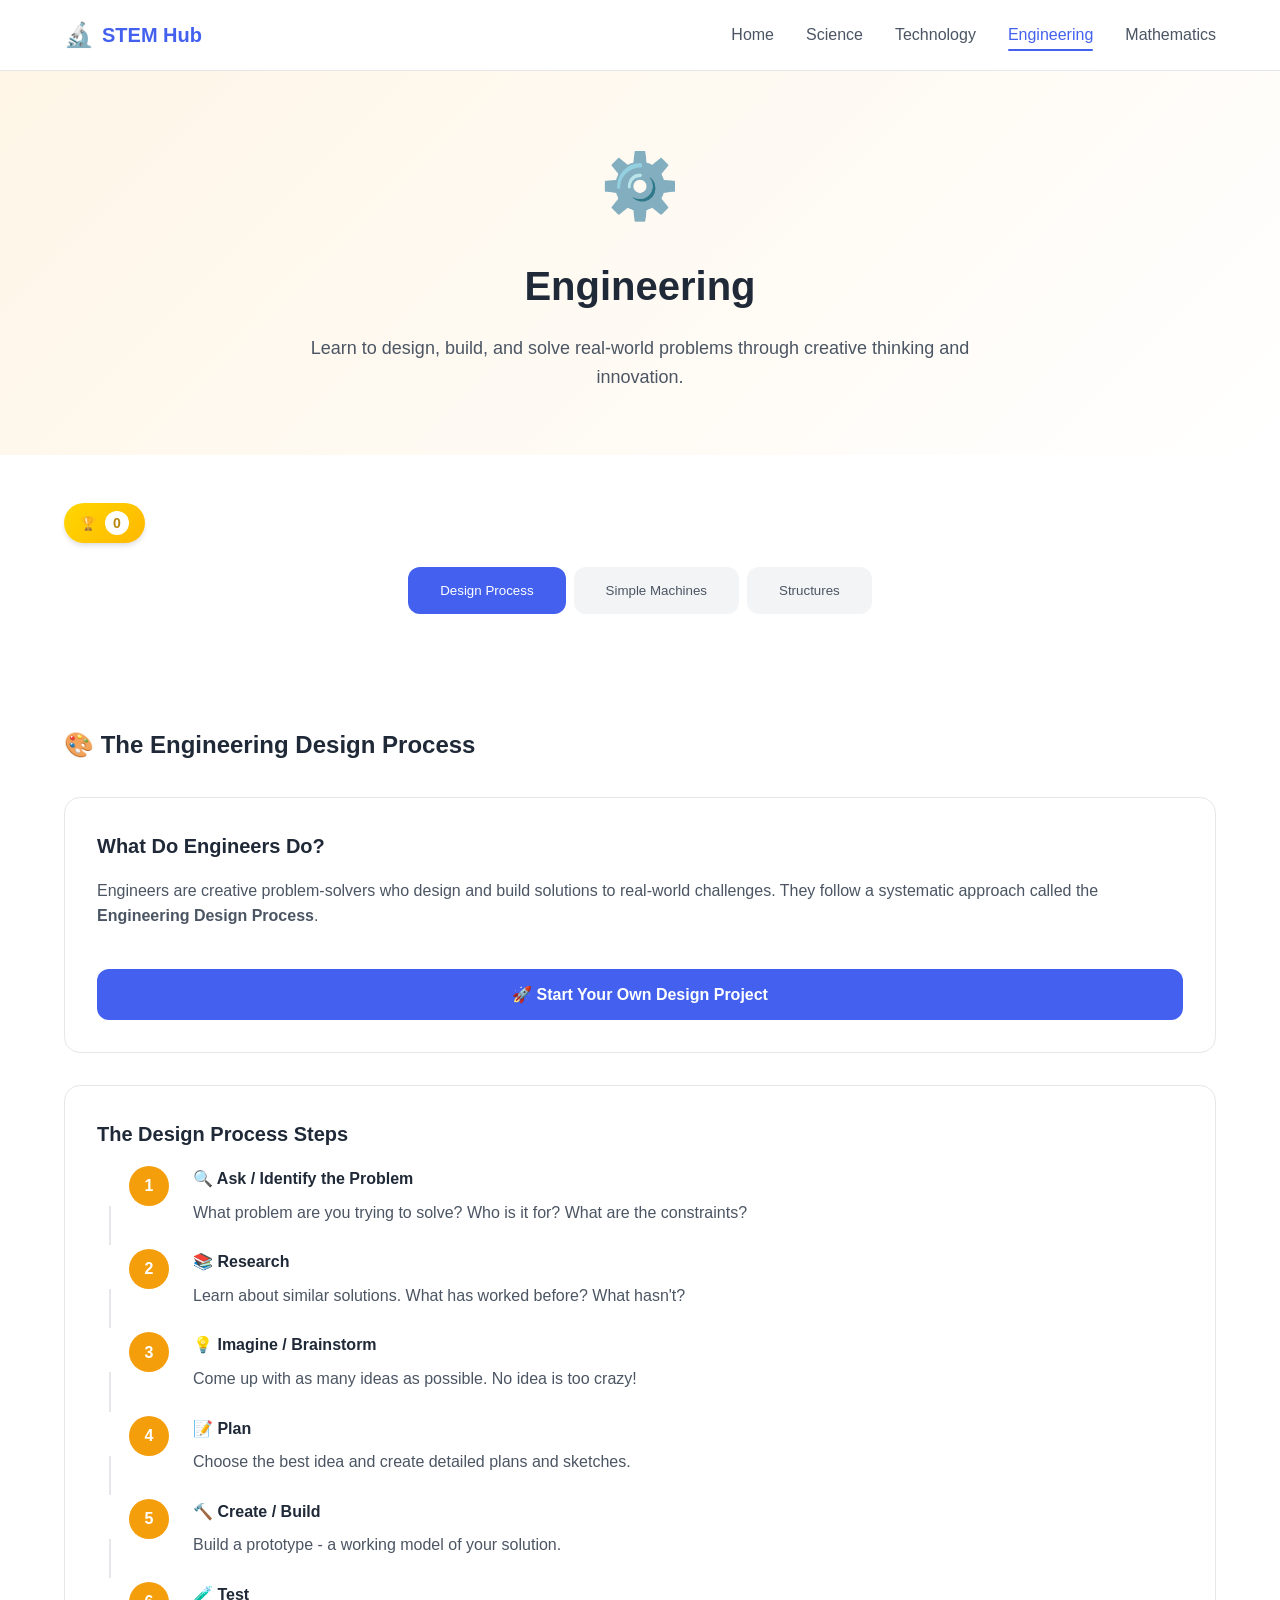
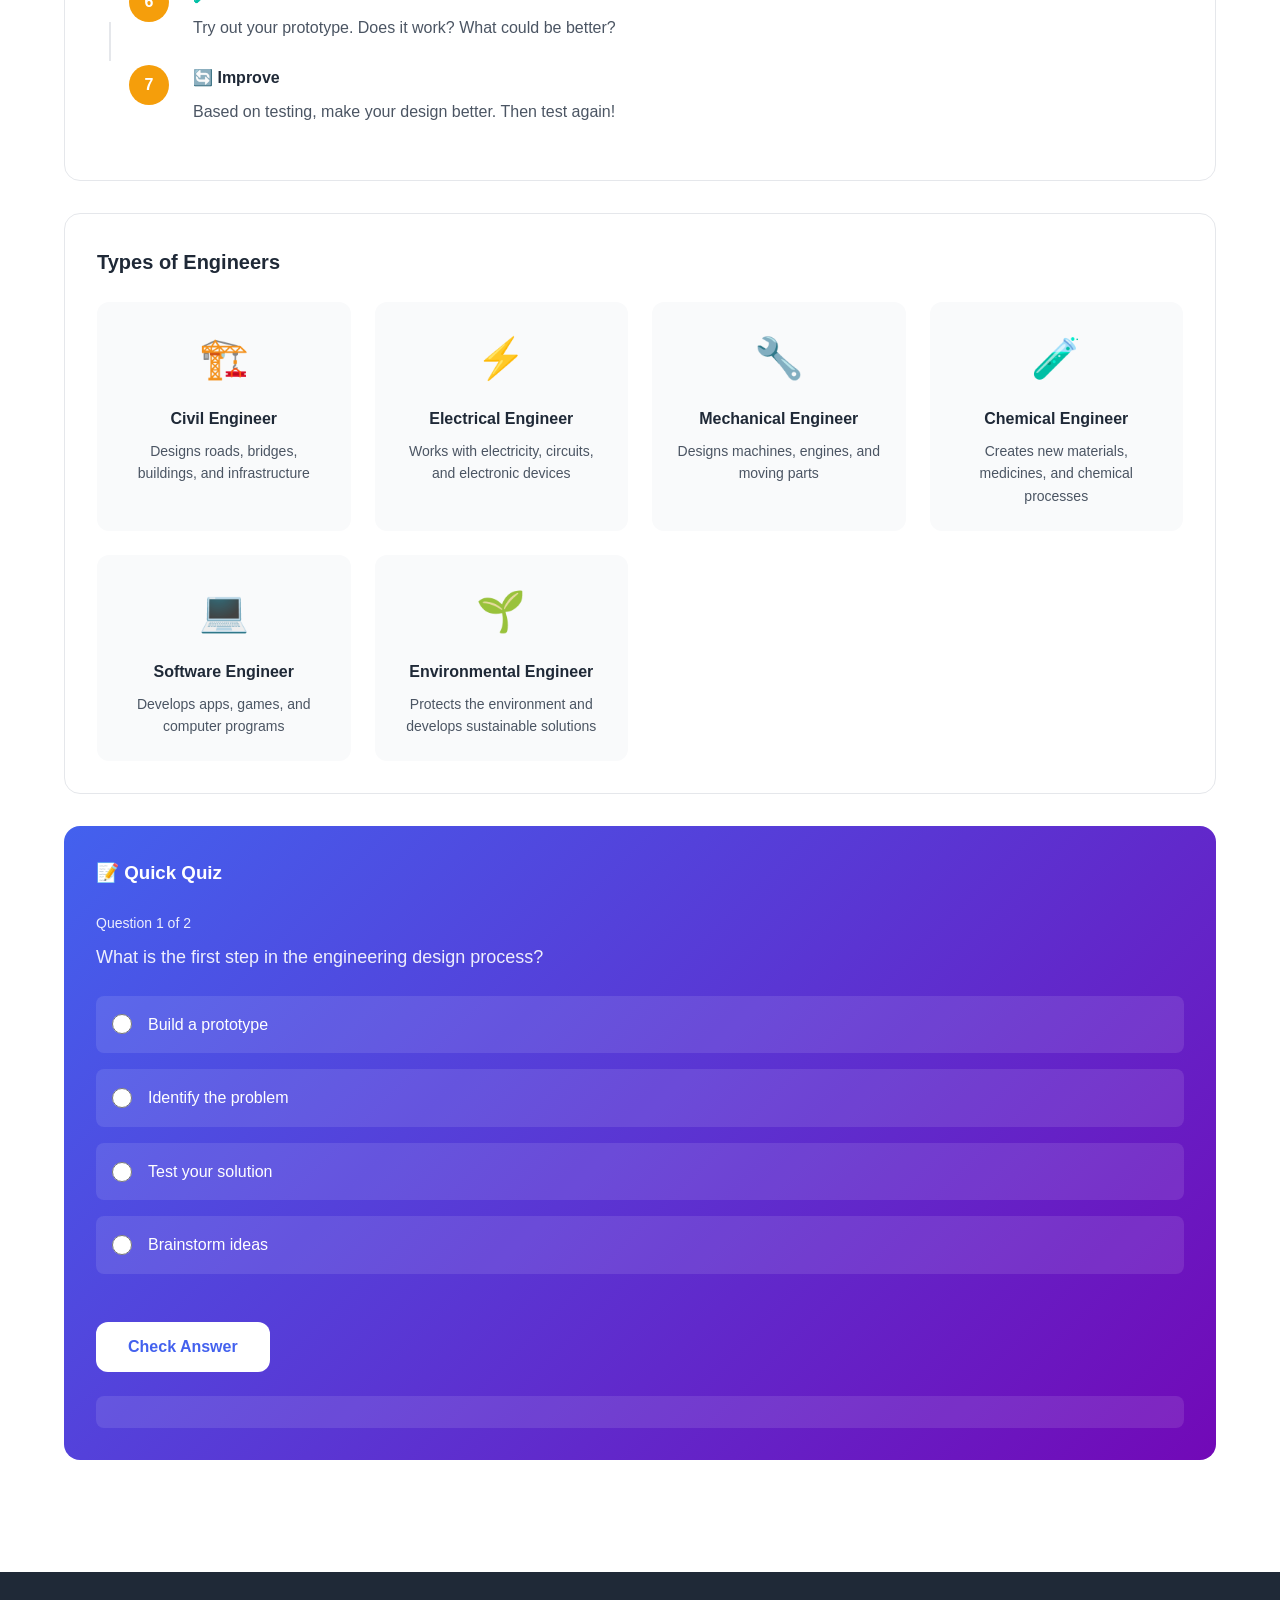
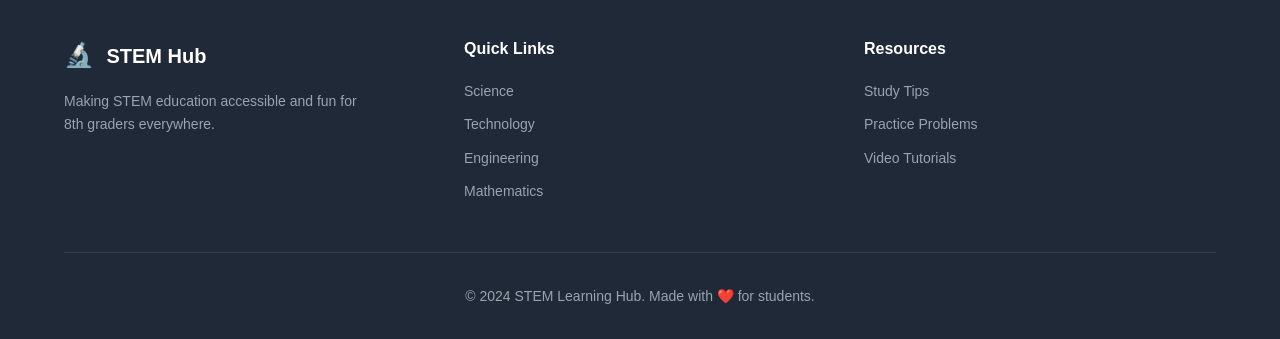
==== commit d313addc: "Update engineering.html" ====
--- a/engineering.html
+++ b/engineering.html
@@ -4,6 +4,7 @@
     <meta charset="UTF-8">
     <meta name="viewport" content="width=device-width, initial-scale=1.0">
     <title>Engineering | STEM Learning Hub</title>
+    <link rel="stylesheet" href="css/styles.css">
     <link rel="stylesheet" href="css/engineering.css">
     <link href="https://fonts.googleapis.com/css2?family=Inter:wght@300;400;500;600;700&display=swap" rel="stylesheet">
 </head>
--- a/css/styles.css
+++ b/css/styles.css
@@ -0,0 +1,2155 @@
+/* =========================================
+   STEM Learning Hub - Main Stylesheet
+   Minimal, clean design for 8th graders
+   ========================================= */
+
+/* CSS Variables */
+:root {
+    /* Colors */
+    --primary-color: #4361ee;
+    --primary-dark: #3651d4;
+    --secondary-color: #7209b7;
+    
+    /* Subject Colors */
+    --science-color: #10b981;
+    --technology-color: #3b82f6;
+    --engineering-color: #f59e0b;
+    --mathematics-color: #ef4444;
+    
+    /* Neutral Colors */
+    --text-primary: #1f2937;
+    --text-secondary: #4b5563;
+    --text-light: #9ca3af;
+    --bg-primary: #ffffff;
+    --bg-secondary: #f9fafb;
+    --bg-tertiary: #f3f4f6;
+    --border-color: #e5e7eb;
+    
+    /* Spacing */
+    --spacing-xs: 0.25rem;
+    --spacing-sm: 0.5rem;
+    --spacing-md: 1rem;
+    --spacing-lg: 1.5rem;
+    --spacing-xl: 2rem;
+    --spacing-2xl: 3rem;
+    --spacing-3xl: 4rem;
+    
+    /* Typography */
+    --font-family: 'Inter', -apple-system, BlinkMacSystemFont, 'Segoe UI', Roboto, sans-serif;
+    --font-size-sm: 0.875rem;
+    --font-size-base: 1rem;
+    --font-size-lg: 1.125rem;
+    --font-size-xl: 1.25rem;
+    --font-size-2xl: 1.5rem;
+    --font-size-3xl: 2rem;
+    --font-size-4xl: 2.5rem;
+    
+    /* Border Radius */
+    --radius-sm: 0.375rem;
+    --radius-md: 0.5rem;
+    --radius-lg: 0.75rem;
+    --radius-xl: 1rem;
+    --radius-full: 9999px;
+    
+    /* Shadows */
+    --shadow-sm: 0 1px 2px 0 rgba(0, 0, 0, 0.05);
+    --shadow-md: 0 4px 6px -1px rgba(0, 0, 0, 0.1), 0 2px 4px -1px rgba(0, 0, 0, 0.06);
+    --shadow-lg: 0 10px 15px -3px rgba(0, 0, 0, 0.1), 0 4px 6px -2px rgba(0, 0, 0, 0.05);
+    
+    /* Transitions */
+    --transition-fast: 150ms ease;
+    --transition-base: 250ms ease;
+    --transition-slow: 350ms ease;
+}
+
+/* Reset & Base Styles */
+*, *::before, *::after {
+    box-sizing: border-box;
+    margin: 0;
+    padding: 0;
+}
+
+html {
+    scroll-behavior: smooth;
+}
+
+body {
+    font-family: var(--font-family);
+    font-size: var(--font-size-base);
+    line-height: 1.6;
+    color: var(--text-primary);
+    background-color: var(--bg-primary);
+    min-height: 100vh;
+}
+
+a {
+    text-decoration: none;
+    color: inherit;
+}
+
+ul, ol {
+    list-style: none;
+}
+
+img {
+    max-width: 100%;
+    height: auto;
+}
+
+button {
+    font-family: inherit;
+    cursor: pointer;
+    border: none;
+    background: none;
+}
+
+input {
+    font-family: inherit;
+}
+
+/* Container */
+.container {
+    width: 100%;
+    max-width: 1200px;
+    margin: 0 auto;
+    padding: 0 var(--spacing-lg);
+}
+
+/* =========================================
+   Navigation
+   ========================================= */
+.navbar {
+    position: sticky;
+    top: 0;
+    z-index: 1000;
+    background: var(--bg-primary);
+    border-bottom: 1px solid var(--border-color);
+    padding: var(--spacing-md) 0;
+}
+
+.nav-container {
+    max-width: 1200px;
+    margin: 0 auto;
+    padding: 0 var(--spacing-lg);
+    display: flex;
+    justify-content: space-between;
+    align-items: center;
+}
+
+.logo {
+    display: flex;
+    align-items: center;
+    gap: var(--spacing-sm);
+    font-weight: 700;
+    font-size: var(--font-size-xl);
+    color: var(--primary-color);
+}
+
+.logo-icon {
+    font-size: 1.5rem;
+}
+
+.nav-menu {
+    display: flex;
+    gap: var(--spacing-xl);
+}
+
+.nav-link {
+    font-weight: 500;
+    color: var(--text-secondary);
+    padding: var(--spacing-sm) 0;
+    position: relative;
+    transition: color var(--transition-fast);
+}
+
+.nav-link:hover,
+.nav-link.active {
+    color: var(--primary-color);
+}
+
+.nav-link.active::after {
+    content: '';
+    position: absolute;
+    bottom: 0;
+    left: 0;
+    right: 0;
+    height: 2px;
+    background: var(--primary-color);
+    border-radius: var(--radius-full);
+}
+
+/* Mobile Navigation Toggle */
+.nav-toggle {
+    display: none;
+    flex-direction: column;
+    gap: 5px;
+    padding: var(--spacing-sm);
+}
+
+.nav-toggle span {
+    display: block;
+    width: 24px;
+    height: 2px;
+    background: var(--text-primary);
+    transition: var(--transition-fast);
+}
+
+/* =========================================
+   Hero Section
+   ========================================= */
+.hero {
+    padding: var(--spacing-3xl) 0;
+    background: linear-gradient(135deg, var(--bg-secondary) 0%, var(--bg-primary) 100%);
+    position: relative;
+    overflow: hidden;
+}
+
+.hero-content {
+    max-width: 1200px;
+    margin: 0 auto;
+    padding: 0 var(--spacing-lg);
+    text-align: center;
+    position: relative;
+    z-index: 1;
+}
+
+.hero-title {
+    font-size: clamp(var(--font-size-2xl), 5vw, var(--font-size-4xl));
+    font-weight: 700;
+    margin-bottom: var(--spacing-lg);
+    color: var(--text-primary);
+}
+
+.highlight {
+    color: var(--primary-color);
+}
+
+.hero-subtitle {
+    font-size: var(--font-size-lg);
+    color: var(--text-secondary);
+    max-width: 600px;
+    margin: 0 auto var(--spacing-xl);
+}
+
+.hero-buttons {
+    display: flex;
+    gap: var(--spacing-md);
+    justify-content: center;
+    flex-wrap: wrap;
+}
+
+/* Floating Icons Animation */
+.hero-illustration {
+    position: absolute;
+    top: 0;
+    left: 0;
+    right: 0;
+    bottom: 0;
+    pointer-events: none;
+}
+
+.floating-icons {
+    position: relative;
+    width: 100%;
+    height: 100%;
+}
+
+.float-icon {
+    position: absolute;
+    font-size: 2rem;
+    opacity: 0.3;
+    animation: float 6s ease-in-out infinite;
+}
+
+.icon-1 { top: 10%; left: 10%; animation-delay: 0s; }
+.icon-2 { top: 20%; right: 15%; animation-delay: 1s; }
+.icon-3 { bottom: 30%; left: 8%; animation-delay: 2s; }
+.icon-4 { bottom: 20%; right: 10%; animation-delay: 3s; }
+.icon-5 { top: 40%; left: 20%; animation-delay: 4s; }
+.icon-6 { top: 50%; right: 20%; animation-delay: 5s; }
+
+@keyframes float {
+    0%, 100% { transform: translateY(0) rotate(0deg); }
+    50% { transform: translateY(-20px) rotate(5deg); }
+}
+
+/* =========================================
+   Buttons
+   ========================================= */
+.btn {
+    display: inline-flex;
+    align-items: center;
+    justify-content: center;
+    padding: var(--spacing-md) var(--spacing-xl);
+    font-weight: 600;
+    font-size: var(--font-size-base);
+    border-radius: var(--radius-lg);
+    transition: all var(--transition-fast);
+}
+
+.btn-primary {
+    background: var(--primary-color);
+    color: white;
+}
+
+.btn-primary:hover {
+    background: var(--primary-dark);
+    transform: translateY(-2px);
+    box-shadow: var(--shadow-md);
+}
+
+.btn-secondary {
+    background: var(--bg-tertiary);
+    color: var(--text-primary);
+}
+
+.btn-secondary:hover {
+    background: var(--border-color);
+}
+
+.btn-small {
+    padding: var(--spacing-sm) var(--spacing-md);
+    font-size: var(--font-size-sm);
+}
+
+/* =========================================
+   Section Styles
+   ========================================= */
+section {
+    padding: var(--spacing-3xl) 0;
+}
+
+.section-title {
+    font-size: var(--font-size-3xl);
+    font-weight: 700;
+    text-align: center;
+    margin-bottom: var(--spacing-md);
+}
+
+.section-description {
+    text-align: center;
+    color: var(--text-secondary);
+    margin-bottom: var(--spacing-2xl);
+}
+
+/* =========================================
+   About Section
+   ========================================= */
+.about-section {
+    background: var(--bg-secondary);
+}
+
+.about-grid {
+    display: grid;
+    grid-template-columns: repeat(auto-fit, minmax(250px, 1fr));
+    gap: var(--spacing-xl);
+}
+
+.about-card {
+    background: var(--bg-primary);
+    padding: var(--spacing-xl);
+    border-radius: var(--radius-xl);
+    text-align: center;
+    box-shadow: var(--shadow-sm);
+    transition: all var(--transition-base);
+}
+
+.about-card:hover {
+    transform: translateY(-5px);
+    box-shadow: var(--shadow-lg);
+}
+
+.about-icon {
+    font-size: 3rem;
+    margin-bottom: var(--spacing-md);
+}
+
+.about-card h3 {
+    font-size: var(--font-size-xl);
+    margin-bottom: var(--spacing-sm);
+}
+
+.about-card p {
+    color: var(--text-secondary);
+}
+
+/* =========================================
+   Subjects Section
+   ========================================= */
+.subjects-grid {
+    display: grid;
+    grid-template-columns: repeat(auto-fit, minmax(280px, 1fr));
+    gap: var(--spacing-xl);
+}
+
+.subject-card {
+    background: var(--bg-primary);
+    border: 2px solid var(--border-color);
+    border-radius: var(--radius-xl);
+    padding: var(--spacing-xl);
+    transition: all var(--transition-base);
+    display: block;
+}
+
+.subject-card:hover {
+    transform: translateY(-5px);
+    box-shadow: var(--shadow-lg);
+}
+
+.subject-card.science { border-color: var(--science-color); }
+.subject-card.technology { border-color: var(--technology-color); }
+.subject-card.engineering { border-color: var(--engineering-color); }
+.subject-card.mathematics { border-color: var(--mathematics-color); }
+
+.subject-card.science:hover { background: rgba(16, 185, 129, 0.05); }
+.subject-card.technology:hover { background: rgba(59, 130, 246, 0.05); }
+.subject-card.engineering:hover { background: rgba(245, 158, 11, 0.05); }
+.subject-card.mathematics:hover { background: rgba(239, 68, 68, 0.05); }
+
+.subject-icon {
+    font-size: 3rem;
+    margin-bottom: var(--spacing-md);
+}
+
+.subject-card h3 {
+    font-size: var(--font-size-xl);
+    margin-bottom: var(--spacing-sm);
+}
+
+.subject-card > p {
+    color: var(--text-secondary);
+    margin-bottom: var(--spacing-md);
+}
+
+.subject-topics {
+    margin-bottom: var(--spacing-lg);
+}
+
+.subject-topics li {
+    padding: var(--spacing-xs) 0;
+    color: var(--text-secondary);
+    font-size: var(--font-size-sm);
+}
+
+.subject-topics li::before {
+    content: '✓ ';
+    color: var(--science-color);
+}
+
+.subject-card.technology .subject-topics li::before { color: var(--technology-color); }
+.subject-card.engineering .subject-topics li::before { color: var(--engineering-color); }
+.subject-card.mathematics .subject-topics li::before { color: var(--mathematics-color); }
+
+.subject-link {
+    font-weight: 600;
+    color: var(--primary-color);
+}
+
+/* =========================================
+   Facts Carousel
+   ========================================= */
+.facts-section {
+    background: var(--bg-secondary);
+}
+
+.facts-carousel {
+    position: relative;
+    max-width: 600px;
+    margin: 0 auto;
+    min-height: 150px;
+}
+
+.fact-card {
+    position: absolute;
+    top: 0;
+    left: 0;
+    right: 0;
+    background: var(--bg-primary);
+    padding: var(--spacing-xl);
+    border-radius: var(--radius-xl);
+    text-align: center;
+    box-shadow: var(--shadow-md);
+    opacity: 0;
+    transform: translateX(50px);
+    transition: all var(--transition-base);
+}
+
+.fact-card.active {
+    opacity: 1;
+    transform: translateX(0);
+}
+
+.fact-icon {
+    font-size: 3rem;
+    margin-bottom: var(--spacing-md);
+}
+
+.fact-text {
+    font-size: var(--font-size-lg);
+    color: var(--text-primary);
+}
+
+.fact-dots {
+    display: flex;
+    justify-content: center;
+    gap: var(--spacing-sm);
+    margin-top: var(--spacing-xl);
+}
+
+.dot {
+    width: 12px;
+    height: 12px;
+    border-radius: 50%;
+    background: var(--border-color);
+    transition: var(--transition-fast);
+}
+
+.dot.active {
+    background: var(--primary-color);
+}
+
+/* =========================================
+   Page Headers
+   ========================================= */
+.page-header {
+    padding: var(--spacing-3xl) 0;
+    text-align: center;
+}
+
+.page-header-content {
+    max-width: 700px;
+    margin: 0 auto;
+}
+
+.page-icon {
+    font-size: 4rem;
+    display: block;
+    margin-bottom: var(--spacing-md);
+}
+
+.page-header h1 {
+    font-size: var(--font-size-4xl);
+    font-weight: 700;
+    margin-bottom: var(--spacing-md);
+}
+
+.page-header p {
+    font-size: var(--font-size-lg);
+    color: var(--text-secondary);
+}
+
+/* Subject-specific header colors */
+.science-header { background: linear-gradient(135deg, rgba(16, 185, 129, 0.1) 0%, var(--bg-primary) 100%); }
+.technology-header { background: linear-gradient(135deg, rgba(59, 130, 246, 0.1) 0%, var(--bg-primary) 100%); }
+.engineering-header { background: linear-gradient(135deg, rgba(245, 158, 11, 0.1) 0%, var(--bg-primary) 100%); }
+.mathematics-header { background: linear-gradient(135deg, rgba(239, 68, 68, 0.1) 0%, var(--bg-primary) 100%); }
+
+/* =========================================
+   Main Content Area
+   ========================================= */
+.main-content {
+    padding: var(--spacing-2xl) 0;
+}
+
+/* Topic Navigation */
+.topic-nav {
+    display: flex;
+    gap: var(--spacing-sm);
+    margin-bottom: var(--spacing-2xl);
+    flex-wrap: wrap;
+    justify-content: center;
+}
+
+.topic-btn {
+    padding: var(--spacing-md) var(--spacing-xl);
+    background: var(--bg-tertiary);
+    border-radius: var(--radius-lg);
+    font-weight: 500;
+    color: var(--text-secondary);
+    transition: all var(--transition-fast);
+}
+
+.topic-btn:hover {
+    background: var(--border-color);
+}
+
+.topic-btn.active {
+    background: var(--primary-color);
+    color: white;
+}
+
+/* Topic Sections */
+.topic-section {
+    display: none;
+}
+
+.topic-section.active {
+    display: block;
+    animation: fadeIn 0.3s ease;
+}
+
+@keyframes fadeIn {
+    from { opacity: 0; transform: translateY(10px); }
+    to { opacity: 1; transform: translateY(0); }
+}
+
+.topic-title {
+    font-size: var(--font-size-2xl);
+    margin-bottom: var(--spacing-xl);
+    color: var(--text-primary);
+}
+
+/* =========================================
+   Lesson Cards
+   ========================================= */
+.lesson-card {
+    background: var(--bg-primary);
+    border: 1px solid var(--border-color);
+    border-radius: var(--radius-xl);
+    padding: var(--spacing-xl);
+    margin-bottom: var(--spacing-xl);
+}
+
+.lesson-card h3 {
+    font-size: var(--font-size-xl);
+    margin-bottom: var(--spacing-md);
+    color: var(--text-primary);
+}
+
+.lesson-card p {
+    color: var(--text-secondary);
+    margin-bottom: var(--spacing-md);
+}
+
+.concept-list {
+    margin-left: var(--spacing-xl);
+    margin-bottom: var(--spacing-md);
+}
+
+.concept-list li {
+    position: relative;
+    padding: var(--spacing-xs) 0;
+    color: var(--text-secondary);
+}
+
+.concept-list li::before {
+    content: '•';
+    position: absolute;
+    left: -1rem;
+    color: var(--primary-color);
+}
+
+/* Example Box */
+.example-box {
+    background: var(--bg-secondary);
+    border-left: 4px solid var(--primary-color);
+    padding: var(--spacing-lg);
+    border-radius: 0 var(--radius-md) var(--radius-md) 0;
+    margin: var(--spacing-md) 0;
+}
+
+.example-box h4 {
+    font-size: var(--font-size-base);
+    margin-bottom: var(--spacing-sm);
+    color: var(--text-primary);
+}
+
+.example-box p {
+    margin: 0;
+    color: var(--text-secondary);
+}
+
+.example-box.small {
+    padding: var(--spacing-md);
+}
+
+/* Formula Box */
+.formula-box {
+    background: var(--bg-tertiary);
+    padding: var(--spacing-lg);
+    border-radius: var(--radius-lg);
+    text-align: center;
+    margin: var(--spacing-md) 0;
+}
+
+.formula {
+    font-family: 'Courier New', monospace;
+    font-size: var(--font-size-xl);
+    font-weight: 600;
+    color: var(--primary-color);
+}
+
+.formula-box.large .formula {
+    font-size: var(--font-size-2xl);
+}
+
+/* =========================================
+   Law Cards (Newton's Laws)
+   ========================================= */
+.law-card {
+    background: var(--bg-secondary);
+    border-radius: var(--radius-lg);
+    padding: var(--spacing-lg);
+    margin: var(--spacing-md) 0;
+}
+
+.law-number {
+    display: inline-block;
+    background: var(--primary-color);
+    color: white;
+    padding: var(--spacing-xs) var(--spacing-md);
+    border-radius: var(--radius-full);
+    font-weight: 600;
+    font-size: var(--font-size-sm);
+    margin-bottom: var(--spacing-sm);
+}
+
+.law-card h4 {
+    font-size: var(--font-size-lg);
+    margin-bottom: var(--spacing-sm);
+}
+
+/* =========================================
+   Quiz Card
+   ========================================= */
+.quiz-card {
+    background: linear-gradient(135deg, var(--primary-color) 0%, var(--secondary-color) 100%);
+    border-radius: var(--radius-xl);
+    padding: var(--spacing-xl);
+    color: white;
+}
+
+.quiz-card h3 {
+    color: white;
+    margin-bottom: var(--spacing-lg);
+}
+
+.quiz-question p {
+    color: rgba(255, 255, 255, 0.9);
+}
+
+.quiz-options {
+    display: grid;
+    gap: var(--spacing-sm);
+    margin: var(--spacing-lg) 0;
+}
+
+.quiz-option {
+    display: flex;
+    align-items: center;
+    gap: var(--spacing-md);
+    background: rgba(255, 255, 255, 0.15);
+    padding: var(--spacing-md);
+    border-radius: var(--radius-md);
+    cursor: pointer;
+    transition: var(--transition-fast);
+}
+
+.quiz-option:hover {
+    background: rgba(255, 255, 255, 0.25);
+}
+
+.quiz-option input {
+    accent-color: white;
+}
+
+.quiz-option span {
+    color: white;
+}
+
+.check-answer {
+    background: white;
+    color: var(--primary-color);
+}
+
+.check-answer:hover {
+    background: var(--bg-secondary);
+}
+
+.quiz-feedback {
+    margin-top: var(--spacing-md);
+    font-weight: 500;
+}
+
+.quiz-feedback.correct {
+    color: #4ade80;
+}
+
+.quiz-feedback.incorrect {
+    color: #fbbf24;
+}
+
+/* =========================================
+   States of Matter Grid
+   ========================================= */
+.states-grid {
+    display: grid;
+    grid-template-columns: repeat(auto-fit, minmax(200px, 1fr));
+    gap: var(--spacing-lg);
+    margin-top: var(--spacing-lg);
+}
+
+.state-card {
+    background: var(--bg-secondary);
+    padding: var(--spacing-lg);
+    border-radius: var(--radius-lg);
+    text-align: center;
+}
+
+.state-icon {
+    font-size: 3rem;
+    margin-bottom: var(--spacing-md);
+}
+
+.state-card h4 {
+    margin-bottom: var(--spacing-sm);
+}
+
+.state-example {
+    font-size: var(--font-size-sm);
+    color: var(--text-light);
+    margin-top: var(--spacing-sm);
+}
+
+/* =========================================
+   Elements Showcase
+   ========================================= */
+.elements-showcase {
+    display: flex;
+    flex-wrap: wrap;
+    gap: var(--spacing-md);
+    justify-content: center;
+    margin-top: var(--spacing-lg);
+}
+
+.element-card {
+    width: 100px;
+    height: 120px;
+    background: var(--element-color, var(--primary-color));
+    border-radius: var(--radius-lg);
+    display: flex;
+    flex-direction: column;
+    align-items: center;
+    justify-content: center;
+    color: white;
+    text-align: center;
+    transition: transform var(--transition-fast);
+}
+
+.element-card:hover {
+    transform: scale(1.1);
+}
+
+.element-number {
+    font-size: var(--font-size-sm);
+    opacity: 0.8;
+}
+
+.element-symbol {
+    font-size: var(--font-size-2xl);
+    font-weight: 700;
+}
+
+.element-name {
+    font-size: var(--font-size-sm);
+    opacity: 0.9;
+}
+
+/* =========================================
+   Chemical Reaction
+   ========================================= */
+.reaction-example {
+    background: var(--bg-secondary);
+    padding: var(--spacing-xl);
+    border-radius: var(--radius-lg);
+    margin-top: var(--spacing-lg);
+}
+
+.reaction-equation {
+    display: flex;
+    align-items: center;
+    justify-content: center;
+    gap: var(--spacing-md);
+    font-family: 'Courier New', monospace;
+    font-size: var(--font-size-xl);
+    margin: var(--spacing-md) 0;
+    flex-wrap: wrap;
+}
+
+.arrow {
+    font-size: var(--font-size-2xl);
+    color: var(--primary-color);
+}
+
+.reaction-words {
+    text-align: center;
+    color: var(--text-light);
+    font-size: var(--font-size-sm);
+    margin-bottom: var(--spacing-md);
+}
+
+.reaction-description {
+    text-align: center;
+}
+
+/* =========================================
+   Cell Comparison
+   ========================================= */
+.cell-comparison {
+    display: grid;
+    grid-template-columns: repeat(auto-fit, minmax(250px, 1fr));
+    gap: var(--spacing-lg);
+    margin-top: var(--spacing-lg);
+}
+
+.cell-type {
+    background: var(--bg-secondary);
+    padding: var(--spacing-lg);
+    border-radius: var(--radius-lg);
+}
+
+.cell-type h4 {
+    margin-bottom: var(--spacing-md);
+}
+
+.cell-type ul {
+    margin-left: var(--spacing-lg);
+}
+
+.cell-type li {
+    position: relative;
+    padding: var(--spacing-xs) 0;
+    color: var(--text-secondary);
+}
+
+.cell-type li::before {
+    content: '•';
+    position: absolute;
+    left: -1rem;
+    color: var(--science-color);
+}
+
+/* =========================================
+   Organelle Grid
+   ========================================= */
+.organelle-grid {
+    display: grid;
+    grid-template-columns: repeat(auto-fit, minmax(220px, 1fr));
+    gap: var(--spacing-lg);
+    margin-top: var(--spacing-lg);
+}
+
+.organelle-card {
+    background: var(--bg-secondary);
+    padding: var(--spacing-lg);
+    border-radius: var(--radius-lg);
+    text-align: center;
+    transition: transform var(--transition-fast);
+}
+
+.organelle-card:hover {
+    transform: translateY(-5px);
+}
+
+.organelle-icon {
+    font-size: 2.5rem;
+    margin-bottom: var(--spacing-md);
+}
+
+.organelle-card h4 {
+    margin-bottom: var(--spacing-sm);
+}
+
+.organelle-card p {
+    font-size: var(--font-size-sm);
+    margin: 0;
+}
+
+/* =========================================
+   DNA Info
+   ========================================= */
+.dna-info {
+    display: flex;
+    gap: var(--spacing-xl);
+    align-items: center;
+    flex-wrap: wrap;
+    margin-top: var(--spacing-lg);
+}
+
+.dna-visual {
+    font-size: 5rem;
+    animation: spin 10s linear infinite;
+}
+
+@keyframes spin {
+    from { transform: rotateY(0deg); }
+    to { transform: rotateY(360deg); }
+}
+
+.dna-facts {
+    flex: 1;
+    min-width: 250px;
+}
+
+.dna-facts ul {
+    margin-left: var(--spacing-lg);
+}
+
+.dna-facts li {
+    position: relative;
+    padding: var(--spacing-sm) 0;
+    color: var(--text-secondary);
+}
+
+.dna-facts li::before {
+    content: '→';
+    position: absolute;
+    left: -1.5rem;
+    color: var(--science-color);
+}
+
+/* =========================================
+   Technology Page Specific
+   ========================================= */
+
+/* IPO Model */
+.ipo-model {
+    display: flex;
+    align-items: center;
+    justify-content: center;
+    gap: var(--spacing-md);
+    margin: var(--spacing-xl) 0;
+    flex-wrap: wrap;
+}
+
+.ipo-step {
+    background: var(--bg-secondary);
+    padding: var(--spacing-lg);
+    border-radius: var(--radius-lg);
+    text-align: center;
+    min-width: 150px;
+}
+
+.ipo-icon {
+    font-size: 2.5rem;
+    margin-bottom: var(--spacing-sm);
+}
+
+.ipo-step h4 {
+    margin-bottom: var(--spacing-sm);
+}
+
+.ipo-step p {
+    font-size: var(--font-size-sm);
+    margin: 0;
+}
+
+.ipo-arrow {
+    font-size: var(--font-size-2xl);
+    color: var(--primary-color);
+}
+
+/* Components Grid */
+.components-grid {
+    display: grid;
+    grid-template-columns: repeat(auto-fit, minmax(250px, 1fr));
+    gap: var(--spacing-lg);
+}
+
+.component-card {
+    background: var(--bg-secondary);
+    padding: var(--spacing-lg);
+    border-radius: var(--radius-lg);
+}
+
+.component-icon {
+    font-size: 2rem;
+    margin-bottom: var(--spacing-md);
+}
+
+.component-card h4 {
+    margin-bottom: var(--spacing-sm);
+}
+
+.component-card p {
+    font-size: var(--font-size-sm);
+    margin: 0;
+}
+
+/* Binary Converter */
+.binary-demo {
+    margin-top: var(--spacing-lg);
+}
+
+.binary-converter {
+    display: flex;
+    gap: var(--spacing-md);
+    align-items: center;
+    flex-wrap: wrap;
+    margin: var(--spacing-lg) 0;
+}
+
+.binary-converter input {
+    padding: var(--spacing-md);
+    border: 2px solid var(--border-color);
+    border-radius: var(--radius-md);
+    font-size: var(--font-size-base);
+    width: 200px;
+}
+
+.binary-converter input:focus {
+    outline: none;
+    border-color: var(--primary-color);
+}
+
+.binary-result {
+    display: flex;
+    align-items: center;
+    gap: var(--spacing-sm);
+}
+
+.result-label {
+    font-weight: 500;
+}
+
+.result-value {
+    font-family: 'Courier New', monospace;
+    font-size: var(--font-size-lg);
+    color: var(--primary-color);
+    font-weight: 600;
+}
+
+.binary-examples {
+    margin-top: var(--spacing-lg);
+}
+
+.binary-table {
+    width: 100%;
+    max-width: 300px;
+    border-collapse: collapse;
+}
+
+.binary-table th,
+.binary-table td {
+    padding: var(--spacing-sm) var(--spacing-md);
+    text-align: center;
+    border: 1px solid var(--border-color);
+}
+
+.binary-table th {
+    background: var(--bg-secondary);
+    font-weight: 600;
+}
+
+/* Code Concepts */
+.concept-cards {
+    display: grid;
+    grid-template-columns: repeat(auto-fit, minmax(280px, 1fr));
+    gap: var(--spacing-lg);
+    margin-top: var(--spacing-lg);
+}
+
+.code-concept {
+    background: var(--bg-secondary);
+    padding: var(--spacing-lg);
+    border-radius: var(--radius-lg);
+}
+
+.code-concept h4 {
+    margin-bottom: var(--spacing-sm);
+}
+
+.code-concept p {
+    font-size: var(--font-size-sm);
+    margin-bottom: var(--spacing-md);
+}
+
+.code-block {
+    background: #1e1e1e;
+    padding: var(--spacing-md);
+    border-radius: var(--radius-md);
+    overflow-x: auto;
+}
+
+.code-block code {
+    display: block;
+    color: #9cdcfe;
+    font-family: 'Courier New', monospace;
+    font-size: var(--font-size-sm);
+    line-height: 1.5;
+}
+
+/* Languages Grid */
+.languages-grid {
+    display: grid;
+    grid-template-columns: repeat(auto-fit, minmax(200px, 1fr));
+    gap: var(--spacing-lg);
+    margin-top: var(--spacing-lg);
+}
+
+.language-card {
+    background: var(--bg-secondary);
+    padding: var(--spacing-lg);
+    border-radius: var(--radius-lg);
+    text-align: center;
+    transition: transform var(--transition-fast);
+}
+
+.language-card:hover {
+    transform: translateY(-5px);
+}
+
+.language-icon {
+    font-size: 2.5rem;
+    margin-bottom: var(--spacing-md);
+}
+
+.language-card h4 {
+    margin-bottom: var(--spacing-sm);
+}
+
+.language-card p {
+    font-size: var(--font-size-sm);
+    margin: 0;
+}
+
+/* Internet Visual */
+.internet-visual {
+    display: flex;
+    align-items: center;
+    justify-content: center;
+    gap: var(--spacing-sm);
+    margin: var(--spacing-xl) 0;
+    flex-wrap: wrap;
+}
+
+.network-node {
+    background: var(--bg-tertiary);
+    padding: var(--spacing-md) var(--spacing-lg);
+    border-radius: var(--radius-lg);
+    font-weight: 500;
+    text-align: center;
+}
+
+.network-line {
+    width: 40px;
+    height: 3px;
+    background: var(--primary-color);
+}
+
+/* Website Process */
+.website-process {
+    display: flex;
+    flex-wrap: wrap;
+    gap: var(--spacing-lg);
+    justify-content: center;
+    margin-top: var(--spacing-lg);
+}
+
+.process-step {
+    background: var(--bg-secondary);
+    padding: var(--spacing-lg);
+    border-radius: var(--radius-lg);
+    text-align: center;
+    min-width: 150px;
+    flex: 1;
+}
+
+.step-number {
+    width: 40px;
+    height: 40px;
+    background: var(--primary-color);
+    color: white;
+    border-radius: 50%;
+    display: flex;
+    align-items: center;
+    justify-content: center;
+    font-weight: 700;
+    margin: 0 auto var(--spacing-md);
+}
+
+.process-step h4 {
+    margin-bottom: var(--spacing-sm);
+    font-size: var(--font-size-base);
+}
+
+.process-step p {
+    font-size: var(--font-size-sm);
+    margin: 0;
+}
+
+/* Safety Tips */
+.safety-card {
+    border: 2px solid var(--science-color);
+}
+
+.safety-tips {
+    display: grid;
+    gap: var(--spacing-md);
+}
+
+.safety-tip {
+    display: flex;
+    gap: var(--spacing-md);
+    align-items: flex-start;
+    padding: var(--spacing-md);
+    background: var(--bg-secondary);
+    border-radius: var(--radius-md);
+}
+
+.tip-icon {
+    font-size: 1.5rem;
+}
+
+.safety-tip h4 {
+    margin-bottom: var(--spacing-xs);
+}
+
+.safety-tip p {
+    font-size: var(--font-size-sm);
+    margin: 0;
+}
+
+/* =========================================
+   Engineering Page Specific
+   ========================================= */
+
+/* Design Process */
+.design-process {
+    position: relative;
+    padding-left: var(--spacing-xl);
+}
+
+.design-step {
+    display: flex;
+    gap: var(--spacing-lg);
+    margin-bottom: var(--spacing-lg);
+    position: relative;
+}
+
+.design-step::before {
+    content: '';
+    position: absolute;
+    left: -1.25rem;
+    top: 40px;
+    bottom: -20px;
+    width: 2px;
+    background: var(--border-color);
+}
+
+.design-step:last-child::before {
+    display: none;
+}
+
+.step-circle {
+    width: 40px;
+    height: 40px;
+    background: var(--engineering-color);
+    color: white;
+    border-radius: 50%;
+    display: flex;
+    align-items: center;
+    justify-content: center;
+    font-weight: 700;
+    flex-shrink: 0;
+    position: relative;
+    z-index: 1;
+}
+
+.step-content {
+    flex: 1;
+}
+
+.step-content h4 {
+    margin-bottom: var(--spacing-sm);
+}
+
+.step-content p {
+    margin: 0;
+}
+
+/* Engineer Types */
+.engineer-types {
+    display: grid;
+    grid-template-columns: repeat(auto-fit, minmax(200px, 1fr));
+    gap: var(--spacing-lg);
+    margin-top: var(--spacing-lg);
+}
+
+.engineer-card {
+    background: var(--bg-secondary);
+    padding: var(--spacing-lg);
+    border-radius: var(--radius-lg);
+    text-align: center;
+    transition: transform var(--transition-fast);
+}
+
+.engineer-card:hover {
+    transform: translateY(-5px);
+}
+
+.engineer-icon {
+    font-size: 2.5rem;
+    margin-bottom: var(--spacing-md);
+}
+
+.engineer-card h4 {
+    margin-bottom: var(--spacing-sm);
+}
+
+.engineer-card p {
+    font-size: var(--font-size-sm);
+    margin: 0;
+}
+
+/* Machines Grid */
+.machines-grid {
+    display: grid;
+    grid-template-columns: repeat(auto-fit, minmax(300px, 1fr));
+    gap: var(--spacing-lg);
+    margin-bottom: var(--spacing-xl);
+}
+
+.machine-card {
+    background: var(--bg-primary);
+    border: 1px solid var(--border-color);
+    padding: var(--spacing-lg);
+    border-radius: var(--radius-lg);
+}
+
+.machine-icon {
+    font-size: 2.5rem;
+    margin-bottom: var(--spacing-md);
+}
+
+.machine-card h4 {
+    margin-bottom: var(--spacing-sm);
+}
+
+.machine-card > p {
+    margin-bottom: var(--spacing-md);
+}
+
+.machine-example {
+    background: var(--bg-secondary);
+    padding: var(--spacing-md);
+    border-radius: var(--radius-md);
+    font-size: var(--font-size-sm);
+}
+
+.machine-diagram {
+    margin-top: var(--spacing-md);
+    text-align: center;
+    font-family: monospace;
+    color: var(--primary-color);
+}
+
+/* Forces Grid */
+.forces-grid {
+    display: grid;
+    grid-template-columns: repeat(auto-fit, minmax(200px, 1fr));
+    gap: var(--spacing-lg);
+    margin-top: var(--spacing-lg);
+}
+
+.force-card {
+    background: var(--bg-secondary);
+    padding: var(--spacing-lg);
+    border-radius: var(--radius-lg);
+    text-align: center;
+}
+
+.force-visual {
+    font-size: 1.5rem;
+    margin-bottom: var(--spacing-md);
+    font-family: monospace;
+}
+
+.force-card h4 {
+    margin-bottom: var(--spacing-sm);
+}
+
+.force-card p {
+    font-size: var(--font-size-sm);
+    margin: 0;
+}
+
+/* Shapes Showcase */
+.shapes-showcase {
+    display: grid;
+    grid-template-columns: repeat(auto-fit, minmax(250px, 1fr));
+    gap: var(--spacing-lg);
+    margin-top: var(--spacing-lg);
+}
+
+.shape-card {
+    background: var(--bg-secondary);
+    padding: var(--spacing-lg);
+    border-radius: var(--radius-lg);
+    text-align: center;
+}
+
+.shape-icon {
+    font-size: 3rem;
+    margin-bottom: var(--spacing-md);
+    color: var(--engineering-color);
+}
+
+.shape-card h4 {
+    margin-bottom: var(--spacing-sm);
+}
+
+.shape-card p {
+    font-size: var(--font-size-sm);
+    margin: 0;
+}
+
+/* Project Card */
+.project-card {
+    border: 2px dashed var(--engineering-color);
+    background: rgba(245, 158, 11, 0.05);
+}
+
+.challenge-content {
+    margin-top: var(--spacing-lg);
+}
+
+.challenge-details {
+    display: grid;
+    grid-template-columns: repeat(auto-fit, minmax(200px, 1fr));
+    gap: var(--spacing-lg);
+    margin-bottom: var(--spacing-lg);
+}
+
+.challenge-materials,
+.challenge-goal {
+    background: var(--bg-primary);
+    padding: var(--spacing-md);
+    border-radius: var(--radius-md);
+}
+
+.challenge-materials h5,
+.challenge-goal h5,
+.challenge-tips h5 {
+    margin-bottom: var(--spacing-sm);
+}
+
+.challenge-materials ul,
+.challenge-tips ul {
+    margin-left: var(--spacing-lg);
+}
+
+.challenge-materials li,
+.challenge-tips li {
+    position: relative;
+    padding: var(--spacing-xs) 0;
+}
+
+.challenge-materials li::before {
+    content: '•';
+    position: absolute;
+    left: -1rem;
+    color: var(--engineering-color);
+}
+
+.challenge-tips li::before {
+    content: '→';
+    position: absolute;
+    left: -1.5rem;
+    color: var(--engineering-color);
+}
+
+/* =========================================
+   Mathematics Page Specific
+   ========================================= */
+
+/* Math Examples */
+.math-example {
+    background: var(--bg-secondary);
+    padding: var(--spacing-lg);
+    border-radius: var(--radius-lg);
+    margin: var(--spacing-lg) 0;
+}
+
+.math-example h4 {
+    margin-bottom: var(--spacing-md);
+}
+
+.solution-steps {
+    display: flex;
+    flex-direction: column;
+    gap: var(--spacing-sm);
+}
+
+.step {
+    display: flex;
+    gap: var(--spacing-lg);
+    align-items: center;
+    padding: var(--spacing-sm);
+    background: var(--bg-primary);
+    border-radius: var(--radius-md);
+}
+
+.step-equation {
+    font-family: 'Courier New', monospace;
+    font-weight: 600;
+    min-width: 200px;
+}
+
+.step-explanation {
+    color: var(--text-secondary);
+    font-size: var(--font-size-sm);
+}
+
+.step.final {
+    background: var(--primary-color);
+    color: white;
+}
+
+.step.final .step-explanation {
+    color: rgba(255, 255, 255, 0.9);
+}
+
+/* PEMDAS Grid */
+.pemdas-grid {
+    display: grid;
+    grid-template-columns: repeat(auto-fit, minmax(100px, 1fr));
+    gap: var(--spacing-md);
+    margin: var(--spacing-lg) 0;
+}
+
+.pemdas-item {
+    background: var(--bg-secondary);
+    padding: var(--spacing-md);
+    border-radius: var(--radius-lg);
+    text-align: center;
+}
+
+.pemdas-letter {
+    display: block;
+    font-size: var(--font-size-2xl);
+    font-weight: 700;
+    color: var(--mathematics-color);
+}
+
+.pemdas-word {
+    display: block;
+    font-weight: 500;
+    margin: var(--spacing-xs) 0;
+}
+
+.pemdas-example {
+    display: block;
+    font-family: monospace;
+    color: var(--text-light);
+    font-size: var(--font-size-sm);
+}
+
+/* Practice Card */
+.practice-card {
+    background: var(--bg-secondary);
+    border-radius: var(--radius-xl);
+    padding: var(--spacing-xl);
+    margin-top: var(--spacing-xl);
+}
+
+.practice-card h3 {
+    margin-bottom: var(--spacing-lg);
+}
+
+.practice-problem {
+    background: var(--bg-primary);
+    padding: var(--spacing-lg);
+    border-radius: var(--radius-lg);
+    margin-bottom: var(--spacing-md);
+}
+
+.problem-text {
+    margin-bottom: var(--spacing-md);
+}
+
+.answer-input {
+    display: flex;
+    gap: var(--spacing-md);
+    align-items: center;
+}
+
+.practice-input {
+    padding: var(--spacing-sm) var(--spacing-md);
+    border: 2px solid var(--border-color);
+    border-radius: var(--radius-md);
+    font-size: var(--font-size-base);
+    width: 120px;
+}
+
+.practice-input:focus {
+    outline: none;
+    border-color: var(--primary-color);
+}
+
+.practice-feedback {
+    margin-top: var(--spacing-sm);
+    font-weight: 500;
+}
+
+.practice-feedback.correct {
+    color: var(--science-color);
+}
+
+.practice-feedback.incorrect {
+    color: var(--mathematics-color);
+}
+
+/* Shapes Formulas */
+.shapes-formulas {
+    display: grid;
+    grid-template-columns: repeat(auto-fit, minmax(200px, 1fr));
+    gap: var(--spacing-lg);
+    margin-top: var(--spacing-lg);
+}
+
+.shape-formula-card {
+    background: var(--bg-secondary);
+    padding: var(--spacing-lg);
+    border-radius: var(--radius-lg);
+    text-align: center;
+}
+
+.shape-visual {
+    font-size: 3rem;
+    color: var(--mathematics-color);
+    margin-bottom: var(--spacing-md);
+}
+
+.shape-formula-card h4 {
+    margin-bottom: var(--spacing-md);
+}
+
+.formula-group p {
+    margin: var(--spacing-xs) 0;
+    font-size: var(--font-size-sm);
+}
+
+/* Theorem Visual */
+.theorem-visual {
+    display: flex;
+    align-items: center;
+    justify-content: center;
+    gap: var(--spacing-2xl);
+    margin: var(--spacing-xl) 0;
+    flex-wrap: wrap;
+}
+
+.triangle-diagram {
+    position: relative;
+    width: 150px;
+    height: 120px;
+}
+
+.triangle-diagram::before {
+    content: '';
+    position: absolute;
+    width: 0;
+    height: 0;
+    border-left: 75px solid transparent;
+    border-right: 75px solid transparent;
+    border-bottom: 120px solid var(--bg-tertiary);
+}
+
+.side-a, .side-b, .side-c {
+    position: absolute;
+    font-weight: 600;
+    color: var(--mathematics-color);
+}
+
+.side-a { left: -20px; top: 50%; }
+.side-b { right: -20px; bottom: -10px; }
+.side-c { left: 50%; top: 50%; transform: translateX(-50%); }
+
+/* Angles Grid */
+.angles-grid {
+    display: grid;
+    grid-template-columns: repeat(auto-fit, minmax(150px, 1fr));
+    gap: var(--spacing-lg);
+    margin-top: var(--spacing-lg);
+}
+
+.angle-type {
+    background: var(--bg-secondary);
+    padding: var(--spacing-lg);
+    border-radius: var(--radius-lg);
+    text-align: center;
+}
+
+.angle-visual {
+    font-size: 2.5rem;
+    margin-bottom: var(--spacing-md);
+}
+
+.angle-type h4 {
+    margin-bottom: var(--spacing-sm);
+}
+
+.angle-type p {
+    font-size: var(--font-size-sm);
+    margin: 0;
+    color: var(--text-secondary);
+}
+
+/* Stats Measures */
+.stats-measures {
+    display: grid;
+    grid-template-columns: repeat(auto-fit, minmax(280px, 1fr));
+    gap: var(--spacing-lg);
+    margin-top: var(--spacing-lg);
+}
+
+.measure-card {
+    background: var(--bg-secondary);
+    padding: var(--spacing-lg);
+    border-radius: var(--radius-lg);
+}
+
+.measure-card h4 {
+    margin-bottom: var(--spacing-sm);
+}
+
+.measure-card > p {
+    margin-bottom: var(--spacing-md);
+    font-size: var(--font-size-sm);
+}
+
+/* Mean Calculator */
+.mean-calculator {
+    background: var(--bg-secondary);
+    padding: var(--spacing-xl);
+    border-radius: var(--radius-lg);
+    margin-top: var(--spacing-lg);
+}
+
+.calc-input-group {
+    display: flex;
+    gap: var(--spacing-md);
+    margin: var(--spacing-md) 0;
+    flex-wrap: wrap;
+}
+
+.calc-input-group input {
+    flex: 1;
+    min-width: 200px;
+    padding: var(--spacing-md);
+    border: 2px solid var(--border-color);
+    border-radius: var(--radius-md);
+    font-size: var(--font-size-base);
+}
+
+.calc-input-group input:focus {
+    outline: none;
+    border-color: var(--primary-color);
+}
+
+.calc-results {
+    display: grid;
+    grid-template-columns: repeat(auto-fit, minmax(150px, 1fr));
+    gap: var(--spacing-md);
+    margin-top: var(--spacing-lg);
+}
+
+.result-item {
+    background: var(--bg-primary);
+    padding: var(--spacing-md);
+    border-radius: var(--radius-md);
+    text-align: center;
+}
+
+.result-item .result-label {
+    display: block;
+    font-size: var(--font-size-sm);
+    color: var(--text-secondary);
+    margin-bottom: var(--spacing-xs);
+}
+
+.result-item .result-value {
+    display: block;
+    font-size: var(--font-size-xl);
+    font-weight: 700;
+    color: var(--primary-color);
+}
+
+/* Probability Examples */
+.probability-examples {
+    background: var(--bg-secondary);
+    padding: var(--spacing-lg);
+    border-radius: var(--radius-lg);
+    margin: var(--spacing-lg) 0;
+}
+
+.probability-examples h4 {
+    margin-bottom: var(--spacing-md);
+}
+
+.probability-examples ul {
+    margin-left: var(--spacing-lg);
+}
+
+.probability-examples li {
+    position: relative;
+    padding: var(--spacing-xs) 0;
+}
+
+.probability-examples li::before {
+    content: '•';
+    position: absolute;
+    left: -1rem;
+    color: var(--mathematics-color);
+}
+
+/* Probability Scale */
+.probability-scale {
+    margin-top: var(--spacing-xl);
+}
+
+.probability-scale h4 {
+    text-align: center;
+    margin-bottom: var(--spacing-lg);
+}
+
+.scale-visual {
+    position: relative;
+    padding: var(--spacing-2xl) 0;
+}
+
+.scale-bar {
+    position: relative;
+    height: 8px;
+    background: linear-gradient(to right, var(--mathematics-color), var(--engineering-color), var(--science-color));
+    border-radius: var(--radius-full);
+}
+
+.scale-point {
+    position: absolute;
+    top: -40px;
+    transform: translateX(-50%);
+    text-align: center;
+    font-size: var(--font-size-sm);
+    font-weight: 600;
+}
+
+.scale-point small {
+    display: block;
+    font-weight: 400;
+    color: var(--text-light);
+    margin-top: 50px;
+}
+
+/* =========================================
+   Footer
+   ========================================= */
+.footer {
+    background: var(--text-primary);
+    color: white;
+    padding: var(--spacing-3xl) 0 var(--spacing-xl);
+}
+
+.footer-content {
+    display: grid;
+    grid-template-columns: repeat(auto-fit, minmax(200px, 1fr));
+    gap: var(--spacing-2xl);
+    margin-bottom: var(--spacing-2xl);
+}
+
+.footer-brand {
+    max-width: 300px;
+}
+
+.footer-brand .logo-icon {
+    font-size: 1.5rem;
+    margin-right: var(--spacing-sm);
+}
+
+.footer-brand .logo-text {
+    font-size: var(--font-size-xl);
+    font-weight: 700;
+}
+
+.footer-brand p {
+    margin-top: var(--spacing-md);
+    color: var(--text-light);
+    font-size: var(--font-size-sm);
+}
+
+.footer-links h4,
+.footer-contact h4 {
+    margin-bottom: var(--spacing-md);
+    font-size: var(--font-size-base);
+}
+
+.footer-links ul,
+.footer-contact ul {
+    display: flex;
+    flex-direction: column;
+    gap: var(--spacing-sm);
+}
+
+.footer-links a,
+.footer-contact a {
+    color: var(--text-light);
+    font-size: var(--font-size-sm);
+    transition: color var(--transition-fast);
+}
+
+.footer-links a:hover,
+.footer-contact a:hover {
+    color: white;
+}
+
+.footer-bottom {
+    border-top: 1px solid rgba(255, 255, 255, 0.1);
+    padding-top: var(--spacing-xl);
+    text-align: center;
+    color: var(--text-light);
+    font-size: var(--font-size-sm);
+}
+
+/* =========================================
+   Responsive Design
+   ========================================= */
+@media (max-width: 768px) {
+    .nav-toggle {
+        display: flex;
+    }
+    
+    .nav-menu {
+        position: fixed;
+        top: 60px;
+        left: 0;
+        right: 0;
+        background: var(--bg-primary);
+        flex-direction: column;
+        padding: var(--spacing-lg);
+        gap: 0;
+        border-bottom: 1px solid var(--border-color);
+        transform: translateY(-100%);
+        opacity: 0;
+        visibility: hidden;
+        transition: all var(--transition-base);
+    }
+    
+    .nav-menu.active {
+        transform: translateY(0);
+        opacity: 1;
+        visibility: visible;
+    }
+    
+    .nav-link {
+        padding: var(--spacing-md);
+        border-bottom: 1px solid var(--border-color);
+    }
+    
+    .hero-title {
+        font-size: var(--font-size-2xl);
+    }
+    
+    .hero-buttons {
+        flex-direction: column;
+    }
+    
+    .btn {
+        width: 100%;
+    }
+    
+    .topic-nav {
+        flex-direction: column;
+    }
+    
+    .topic-btn {
+        width: 100%;
+    }
+    
+    .ipo-model {
+        flex-direction: column;
+    }
+    
+    .ipo-arrow {
+        transform: rotate(90deg);
+    }
+    
+    .network-line {
+        width: 3px;
+        height: 20px;
+    }
+    
+    .internet-visual {
+        flex-direction: column;
+    }
+    
+    .step {
+        flex-direction: column;
+        text-align: center;
+    }
+    
+    .step-equation {
+        min-width: auto;
+    }
+    
+    .design-process {
+        padding-left: var(--spacing-md);
+    }
+    
+    .design-step {
+        flex-direction: column;
+    }
+    
+    .design-step::before {
+        left: 15px;
+    }
+}
+
+@media (max-width: 480px) {
+    .container {
+        padding: 0 var(--spacing-md);
+    }
+    
+    .lesson-card {
+        padding: var(--spacing-md);
+    }
+    
+    .page-icon {
+        font-size: 3rem;
+    }
+    
+    .page-header h1 {
+        font-size: var(--font-size-2xl);
+    }
+    
+    .binary-converter {
+        flex-direction: column;
+    }
+    
+    .binary-converter input {
+        width: 100%;
+    }
+}
+
+/* Print Styles */
+@media print {
+    .navbar,
+    .nav-toggle,
+    .hero-buttons,
+    .quiz-card,
+    .practice-card,
+    .fact-dots,
+    .footer {
+        display: none !important;
+    }
+    
+    body {
+        font-size: 12pt;
+        color: black;
+    }
+    
+    .lesson-card {
+        break-inside: avoid;
+        border: 1px solid #ccc;
+    }
+}
